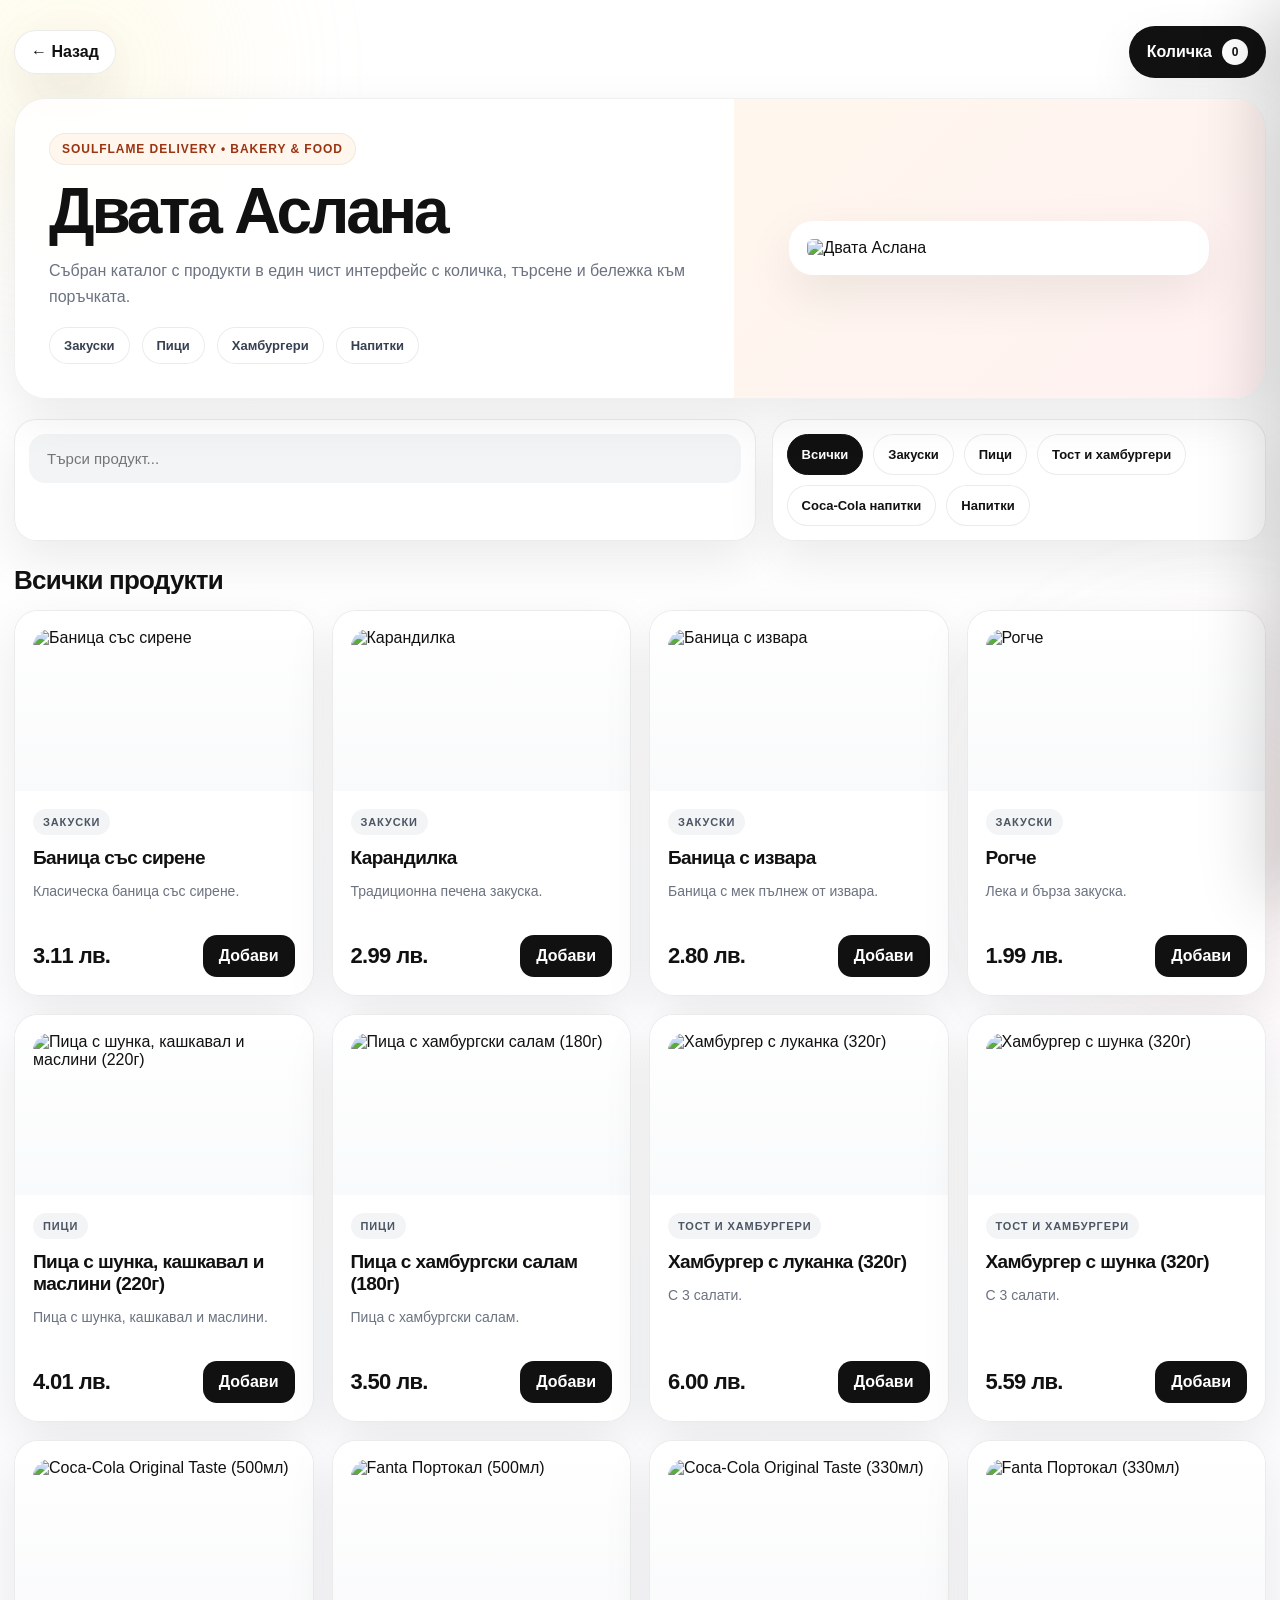
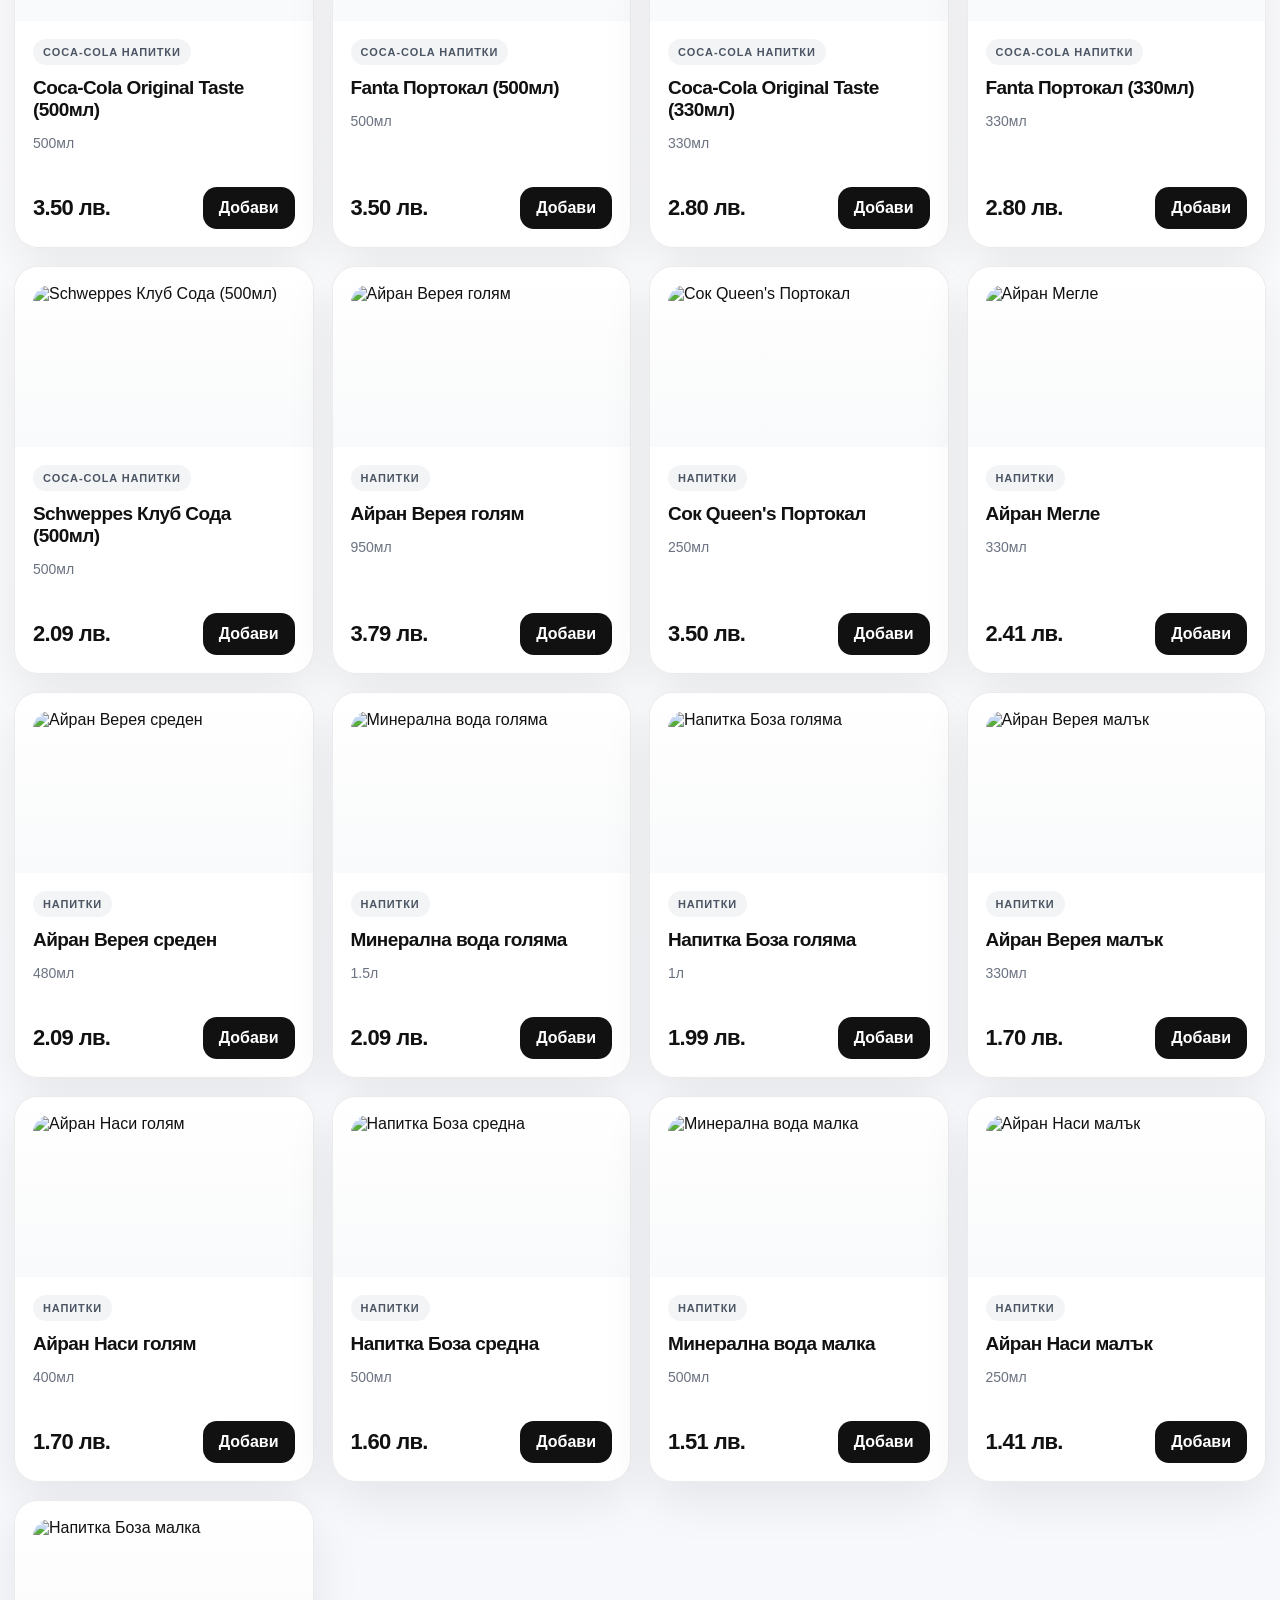
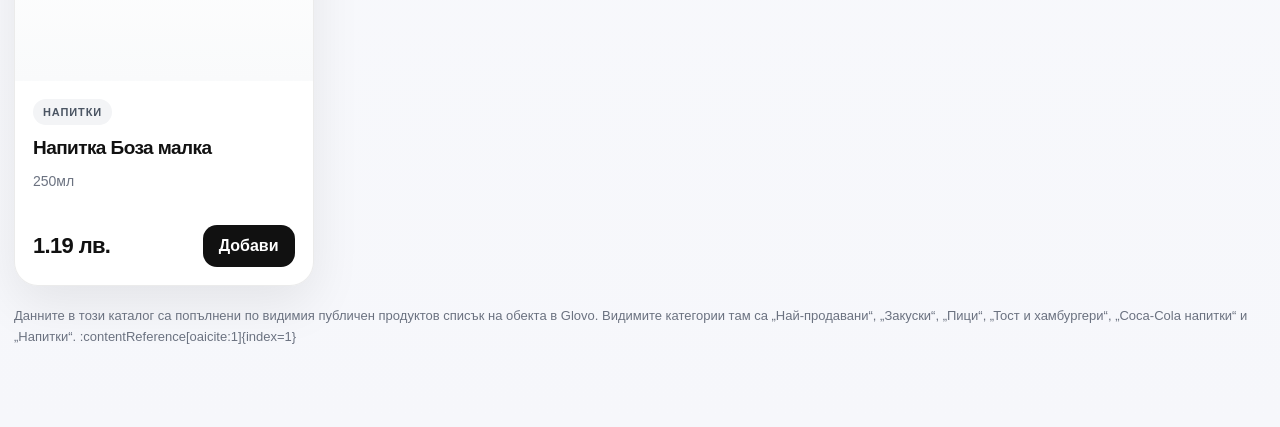
==== dvata_aslana_delivery/index.html @ e1e7645d "deploy: update SF_DOSTAVKI main index" ====
<!DOCTYPE html>
<html lang="bg">
<head>
  <meta charset="UTF-8" />
  <meta name="viewport" content="width=device-width, initial-scale=1.0" />
  <title>Двата Аслана | Soulflame Delivery</title>
  <style>
    * { box-sizing: border-box; }

    :root{
      --bg:#f7f8fb;
      --card:#ffffff;
      --text:#111111;
      --muted:#6b7280;
      --line:rgba(0,0,0,.08);
      --shadow:0 18px 50px rgba(0,0,0,.08);
      --shadow-hover:0 24px 70px rgba(0,0,0,.14);
      --radius:24px;
      --accent:#111111;
      --soft:#f3f4f6;
    }

    html,body{
      margin:0;
      padding:0;
      background:linear-gradient(180deg,#ffffff,#f6f7fb);
      color:var(--text);
      font-family:Inter, Arial, sans-serif;
      overflow-x:hidden;
    }

    body::before,
    body::after{
      content:"";
      position:fixed;
      border-radius:999px;
      filter:blur(80px);
      pointer-events:none;
      z-index:0;
      opacity:.16;
    }

    body::before{
      width:320px;
      height:320px;
      top:-90px;
      left:-90px;
      background:#fde68a;
    }

    body::after{
      width:360px;
      height:360px;
      right:-120px;
      bottom:-120px;
      background:#fecaca;
    }

    .page{
      position:relative;
      z-index:1;
      width:min(1400px, calc(100% - 28px));
      margin:0 auto;
      padding:26px 0 80px;
    }

    .topbar{
      display:flex;
      align-items:center;
      justify-content:space-between;
      gap:14px;
      margin-bottom:20px;
      flex-wrap:wrap;
    }

    .back-btn,
    .cart-btn,
    .clear-btn,
    .checkout-btn,
    .qty-btn,
    .add-btn,
    .filter-btn{
      border:none;
      cursor:pointer;
      transition:.22s ease;
      font:inherit;
    }

    .back-btn{
      display:inline-flex;
      align-items:center;
      gap:10px;
      background:var(--card);
      border:1px solid var(--line);
      border-radius:999px;
      padding:12px 16px;
      box-shadow:var(--shadow);
      color:var(--text);
      text-decoration:none;
      font-weight:700;
    }

    .back-btn:hover{ transform:translateY(-2px); }

    .cart-btn{
      display:inline-flex;
      align-items:center;
      gap:10px;
      background:#111111;
      color:#fff;
      padding:13px 18px;
      border-radius:999px;
      box-shadow:var(--shadow);
      font-weight:800;
    }

    .cart-count{
      min-width:26px;
      height:26px;
      border-radius:999px;
      background:#fff;
      color:#111;
      display:grid;
      place-items:center;
      font-size:12px;
      font-weight:900;
      padding:0 6px;
    }

    .hero{
      background:rgba(255,255,255,.84);
      border:1px solid rgba(0,0,0,.06);
      border-radius:32px;
      box-shadow:var(--shadow);
      backdrop-filter:blur(12px);
      overflow:hidden;
      margin-bottom:20px;
    }

    .hero-inner{
      display:grid;
      grid-template-columns: 1.15fr .85fr;
      gap:0;
    }

    .hero-copy{
      padding:34px;
      display:flex;
      flex-direction:column;
      justify-content:center;
      gap:16px;
    }

    .eyebrow{
      display:inline-flex;
      align-items:center;
      gap:10px;
      width:max-content;
      padding:8px 12px;
      border-radius:999px;
      background:#fff7ed;
      border:1px solid rgba(0,0,0,.06);
      color:#9a3412;
      font-size:12px;
      font-weight:900;
      letter-spacing:.08em;
      text-transform:uppercase;
    }

    .hero h1{
      margin:0;
      font-size:clamp(34px,5vw,68px);
      line-height:.95;
      letter-spacing:-.05em;
      font-weight:900;
    }

    .hero p{
      margin:0;
      color:var(--muted);
      font-size:16px;
      line-height:1.65;
      max-width:720px;
    }

    .hero-meta{
      display:flex;
      gap:12px;
      flex-wrap:wrap;
    }

    .meta-pill{
      background:#fff;
      border:1px solid var(--line);
      border-radius:999px;
      padding:10px 14px;
      font-size:13px;
      font-weight:800;
      color:#374151;
    }

    .hero-visual{
      background:linear-gradient(135deg,#fff7ed,#fff1f2);
      display:grid;
      place-items:center;
      min-height:280px;
      padding:28px;
    }

    .hero-visual img{
      width:min(100%, 420px);
      max-height:220px;
      object-fit:contain;
      border-radius:24px;
      background:#fff;
      padding:18px;
      box-shadow:0 18px 50px rgba(0,0,0,.08);
    }

    .toolbar{
      display:grid;
      grid-template-columns: 1.2fr .8fr;
      gap:16px;
      margin-bottom:18px;
    }

    .search-box,
    .filters{
      background:rgba(255,255,255,.86);
      border:1px solid var(--line);
      border-radius:22px;
      box-shadow:var(--shadow);
      padding:14px;
    }

    .search-input{
      width:100%;
      border:none;
      outline:none;
      background:var(--soft);
      border-radius:16px;
      padding:16px 18px;
      font-size:15px;
    }

    .filters{
      display:flex;
      gap:10px;
      flex-wrap:wrap;
      align-items:center;
    }

    .filter-btn{
      background:#fff;
      border:1px solid var(--line);
      color:#111;
      padding:12px 14px;
      border-radius:999px;
      font-size:13px;
      font-weight:800;
    }

    .filter-btn.active,
    .filter-btn:hover{
      background:#111;
      color:#fff;
      border-color:#111;
    }

    .section-title{
      margin:24px 0 14px;
      font-size:26px;
      font-weight:900;
      letter-spacing:-.03em;
    }

    .products-grid{
      display:grid;
      grid-template-columns:repeat(auto-fit, minmax(240px, 1fr));
      gap:18px;
    }

    .card{
      background:rgba(255,255,255,.92);
      border:1px solid var(--line);
      border-radius:24px;
      overflow:hidden;
      box-shadow:var(--shadow);
      transition:transform .22s ease, box-shadow .22s ease, border-color .22s ease;
      display:flex;
      flex-direction:column;
      min-height:100%;
    }

    .card:hover{
      transform:translateY(-6px);
      box-shadow:var(--shadow-hover);
      border-color:rgba(0,0,0,.14);
    }

    .card-media{
      height:180px;
      display:grid;
      place-items:center;
      background:linear-gradient(180deg,#fff,#f9fafb);
      padding:18px;
    }

    .card-media img{
      width:100%;
      height:100%;
      object-fit:contain;
      border-radius:18px;
    }

    .card-body{
      padding:18px;
      display:flex;
      flex-direction:column;
      gap:12px;
      flex:1;
    }

    .card-category{
      display:inline-flex;
      width:max-content;
      padding:7px 10px;
      border-radius:999px;
      background:#f3f4f6;
      color:#4b5563;
      font-size:11px;
      font-weight:900;
      text-transform:uppercase;
      letter-spacing:.08em;
    }

    .card h3{
      margin:0;
      font-size:19px;
      line-height:1.16;
      letter-spacing:-.03em;
    }

    .card-desc{
      margin:0;
      color:var(--muted);
      font-size:14px;
      line-height:1.55;
      min-height:42px;
    }

    .card-bottom{
      margin-top:auto;
      display:flex;
      align-items:center;
      justify-content:space-between;
      gap:10px;
      flex-wrap:wrap;
    }

    .price{
      font-size:22px;
      font-weight:900;
      letter-spacing:-.03em;
    }

    .add-btn{
      background:#111;
      color:#fff;
      padding:12px 16px;
      border-radius:14px;
      font-weight:800;
    }

    .add-btn:hover{
      transform:translateY(-2px);
      background:#000;
    }

    .empty-state{
      padding:28px;
      border-radius:24px;
      background:#fff;
      border:1px solid var(--line);
      color:var(--muted);
      box-shadow:var(--shadow);
      text-align:center;
      font-weight:700;
    }

    .cart-overlay{
      position:fixed;
      inset:0;
      background:rgba(15,23,42,.42);
      opacity:0;
      visibility:hidden;
      transition:.25s ease;
      z-index:50;
    }

    .cart-overlay.open{
      opacity:1;
      visibility:visible;
    }

    .cart-panel{
      position:fixed;
      top:0;
      right:0;
      height:100vh;
      width:min(460px, 100%);
      background:#fff;
      box-shadow:-20px 0 60px rgba(0,0,0,.16);
      transform:translateX(100%);
      transition:.28s ease;
      z-index:60;
      display:flex;
      flex-direction:column;
    }

    .cart-panel.open{
      transform:translateX(0);
    }

    .cart-header{
      padding:20px;
      border-bottom:1px solid var(--line);
      display:flex;
      align-items:center;
      justify-content:space-between;
      gap:12px;
    }

    .cart-header h2{
      margin:0;
      font-size:26px;
      letter-spacing:-.03em;
    }

    .close-btn{
      border:none;
      background:#f3f4f6;
      width:42px;
      height:42px;
      border-radius:999px;
      font-size:20px;
      cursor:pointer;
    }

    .cart-items{
      flex:1;
      overflow:auto;
      padding:18px;
      display:flex;
      flex-direction:column;
      gap:14px;
    }

    .cart-item{
      border:1px solid var(--line);
      border-radius:20px;
      padding:14px;
      display:grid;
      grid-template-columns:70px 1fr;
      gap:12px;
      background:#fff;
    }

    .cart-item img{
      width:70px;
      height:70px;
      object-fit:contain;
      border-radius:14px;
      background:#f9fafb;
      padding:8px;
    }

    .cart-item h4{
      margin:0 0 6px;
      font-size:16px;
      line-height:1.2;
    }

    .cart-item p{
      margin:0;
      color:var(--muted);
      font-size:13px;
    }

    .cart-row{
      display:flex;
      align-items:center;
      justify-content:space-between;
      gap:10px;
      margin-top:10px;
      flex-wrap:wrap;
    }

    .qty-wrap{
      display:inline-flex;
      align-items:center;
      gap:8px;
    }

    .qty-btn{
      width:32px;
      height:32px;
      border-radius:10px;
      background:#f3f4f6;
      font-weight:900;
    }

    .qty-value{
      min-width:24px;
      text-align:center;
      font-weight:900;
    }

    .remove-btn{
      border:none;
      background:transparent;
      color:#dc2626;
      font-weight:800;
      cursor:pointer;
      padding:0;
    }

    .cart-footer{
      border-top:1px solid var(--line);
      padding:18px;
      background:#fff;
      display:flex;
      flex-direction:column;
      gap:14px;
    }

    .note-box textarea{
      width:100%;
      min-height:90px;
      border:1px solid var(--line);
      border-radius:16px;
      padding:14px;
      resize:vertical;
      font:inherit;
      background:#fafafa;
      outline:none;
    }

    .summary{
      display:flex;
      flex-direction:column;
      gap:10px;
      padding:14px;
      border-radius:18px;
      background:#f9fafb;
      border:1px solid var(--line);
    }

    .summary-row{
      display:flex;
      align-items:center;
      justify-content:space-between;
      gap:10px;
      font-size:15px;
    }

    .summary-row.total{
      font-size:22px;
      font-weight:900;
      letter-spacing:-.03em;
      color:#111;
    }

    .cart-actions{
      display:grid;
      grid-template-columns:1fr 1fr;
      gap:10px;
    }

    .clear-btn{
      background:#f3f4f6;
      color:#111;
      border-radius:14px;
      padding:14px;
      font-weight:800;
    }

    .checkout-btn{
      background:#111;
      color:#fff;
      border-radius:14px;
      padding:14px;
      font-weight:900;
    }

    .empty-cart{
      color:var(--muted);
      text-align:center;
      padding:40px 12px;
      font-weight:700;
    }

    .footer-note{
      margin-top:20px;
      color:#6b7280;
      font-size:13px;
      line-height:1.6;
    }

    @media (max-width: 980px){
      .hero-inner,
      .toolbar{
        grid-template-columns:1fr;
      }

      .hero-visual{
        min-height:220px;
      }
    }

    @media (max-width: 640px){
      .page{
        width:min(100% - 16px, 1400px);
        padding:16px 0 70px;
      }

      .hero-copy{
        padding:22px;
      }

      .hero h1{
        font-size:40px;
      }

      .products-grid{
        grid-template-columns:1fr;
      }

      .cart-actions{
        grid-template-columns:1fr;
      }
    }
  </style>
</head>
<body>
  <div class="page">
    <div class="topbar">
      <a class="back-btn" href="../index.html">← Назад</a>
      <button class="cart-btn" id="openCartBtn" type="button">
        Количка
        <span class="cart-count" id="cartCount">0</span>
      </button>
    </div>

    <section class="hero">
      <div class="hero-inner">
        <div class="hero-copy">
          <span class="eyebrow">Soulflame Delivery • Bakery & Food</span>
          <h1>Двата Аслана</h1>
          <p>
            Събран каталог с продукти в един чист интерфейс с количка, търсене и бележка към поръчката.
          </p>
          <div class="hero-meta">
            <span class="meta-pill">Закуски</span>
            <span class="meta-pill">Пици</span>
            <span class="meta-pill">Хамбургери</span>
            <span class="meta-pill">Напитки</span>
          </div>
        </div>
        <div class="hero-visual">
          <img
            src="https://businessmedia.bg/wp-content/uploads/2019/10/dvata-aslana-logo.jpg"
            alt="Двата Аслана"
            referrerpolicy="no-referrer"
          />
        </div>
      </div>
    </section>

    <section class="toolbar">
      <div class="search-box">
        <input
          type="text"
          id="searchInput"
          class="search-input"
          placeholder="Търси продукт..."
        />
      </div>
      <div class="filters" id="filters"></div>
    </section>

    <section>
      <div class="section-title">Всички продукти</div>
      <div class="products-grid" id="productsGrid"></div>
      <div id="emptyState" class="empty-state" style="display:none;">Няма намерени продукти.</div>
      <div class="footer-note">
        Данните в този каталог са попълнени по видимия публичен продуктов списък на обекта в Glovo. Видимите категории там са
        „Най-продавани“, „Закуски“, „Пици“, „Тост и хамбургери“, „Coca-Cola напитки“ и „Напитки“. :contentReference[oaicite:1]{index=1}
      </div>
    </section>
  </div>

  <div class="cart-overlay" id="cartOverlay"></div>

  <aside class="cart-panel" id="cartPanel">
    <div class="cart-header">
      <h2>Количка</h2>
      <button class="close-btn" id="closeCartBtn" type="button">×</button>
    </div>

    <div class="cart-items" id="cartItems"></div>

    <div class="cart-footer">
      <div class="note-box">
        <textarea id="orderNote" placeholder="Допълнителна бележка към поръчката..."></textarea>
      </div>

      <div class="summary">
        <div class="summary-row">
          <span>Брой артикули</span>
          <strong id="summaryItems">0</strong>
        </div>
        <div class="summary-row total">
          <span>Общо</span>
          <strong id="summaryTotal">0.00 лв.</strong>
        </div>
      </div>

      <div class="cart-actions">
        <button class="clear-btn" id="clearCartBtn" type="button">Изчисти</button>
        <button class="checkout-btn" id="checkoutBtn" type="button">Завърши</button>
      </div>
    </div>
  </aside>

  <script>
    const STORAGE_KEY = "soulflame_cart_dvata_aslana_v1";
    const NOTE_KEY = "soulflame_cart_note_dvata_aslana_v1";

    const products = [
      {
        id: "banica-sirene",
        name: "Баница със сирене",
        category: "Закуски",
        price: 3.11,
        image: "https://images.unsplash.com/photo-1601050690597-df0568f70950?q=80&w=1200&auto=format&fit=crop",
        description: "Класическа баница със сирене."
      },
      {
        id: "karandilka",
        name: "Карандилка",
        category: "Закуски",
        price: 2.99,
        image: "https://images.unsplash.com/photo-1514326640560-7d063ef2aed5?q=80&w=1200&auto=format&fit=crop",
        description: "Традиционна печена закуска."
      },
      {
        id: "banica-izvara",
        name: "Баница с извара",
        category: "Закуски",
        price: 2.80,
        image: "https://images.unsplash.com/photo-1587241321921-91a834d6d191?q=80&w=1200&auto=format&fit=crop",
        description: "Баница с мек пълнеж от извара."
      },
      {
        id: "rogche",
        name: "Рогче",
        category: "Закуски",
        price: 1.99,
        image: "https://images.unsplash.com/photo-1509440159596-0249088772ff?q=80&w=1200&auto=format&fit=crop",
        description: "Лека и бърза закуска."
      },
      {
        id: "pizza-shunka-kashkaval-maslini",
        name: "Пица с шунка, кашкавал и маслини (220г)",
        category: "Пици",
        price: 4.01,
        image: "https://images.unsplash.com/photo-1513104890138-7c749659a591?q=80&w=1200&auto=format&fit=crop",
        description: "Пица с шунка, кашкавал и маслини."
      },
      {
        id: "pizza-hamburgski-salam",
        name: "Пица с хамбургски салам (180г)",
        category: "Пици",
        price: 3.50,
        image: "https://images.unsplash.com/photo-1548365328-9f547fb0953b?q=80&w=1200&auto=format&fit=crop",
        description: "Пица с хамбургски салам."
      },
      {
        id: "hamburger-lukanka",
        name: "Хамбургер с луканка (320г)",
        category: "Тост и хамбургери",
        price: 6.00,
        image: "https://images.unsplash.com/photo-1568901346375-23c9450c58cd?q=80&w=1200&auto=format&fit=crop",
        description: "С 3 салати."
      },
      {
        id: "hamburger-shunka",
        name: "Хамбургер с шунка (320г)",
        category: "Тост и хамбургери",
        price: 5.59,
        image: "https://images.unsplash.com/photo-1550547660-d9450f859349?q=80&w=1200&auto=format&fit=crop",
        description: "С 3 салати."
      },
      {
        id: "coca-cola-500",
        name: "Coca-Cola Original Taste (500мл)",
        category: "Coca-Cola напитки",
        price: 3.50,
        image: "https://images.unsplash.com/photo-1624517452488-04869289c4ca?q=80&w=1200&auto=format&fit=crop",
        description: "500мл"
      },
      {
        id: "fanta-500",
        name: "Fanta Портокал (500мл)",
        category: "Coca-Cola напитки",
        price: 3.50,
        image: "https://images.unsplash.com/photo-1625772452859-1c03d5bf1137?q=80&w=1200&auto=format&fit=crop",
        description: "500мл"
      },
      {
        id: "coca-cola-330",
        name: "Coca-Cola Original Taste (330мл)",
        category: "Coca-Cola напитки",
        price: 2.80,
        image: "https://images.unsplash.com/photo-1581636625402-29b2a704ef13?q=80&w=1200&auto=format&fit=crop",
        description: "330мл"
      },
      {
        id: "fanta-330",
        name: "Fanta Портокал (330мл)",
        category: "Coca-Cola напитки",
        price: 2.80,
        image: "https://images.unsplash.com/photo-1581006852262-e4307cf6283a?q=80&w=1200&auto=format&fit=crop",
        description: "330мл"
      },
      {
        id: "schweppes-soda-500",
        name: "Schweppes Клуб Сода (500мл)",
        category: "Coca-Cola напитки",
        price: 2.09,
        image: "https://images.unsplash.com/photo-1513558161293-cdaf765ed2fd?q=80&w=1200&auto=format&fit=crop",
        description: "500мл"
      },
      {
        id: "airan-vereya-golqm",
        name: "Айран Верея голям",
        category: "Напитки",
        price: 3.79,
        image: "https://images.unsplash.com/photo-1559561853-08451507cbe7?q=80&w=1200&auto=format&fit=crop",
        description: "950мл"
      },
      {
        id: "queens-portokal",
        name: "Сок Queen's Портокал",
        category: "Напитки",
        price: 3.50,
        image: "https://images.unsplash.com/photo-1600271886742-f049cd5bba3f?q=80&w=1200&auto=format&fit=crop",
        description: "250мл"
      },
      {
        id: "airan-megle",
        name: "Айран Мегле",
        category: "Напитки",
        price: 2.41,
        image: "https://images.unsplash.com/photo-1563636619-e9143da7973b?q=80&w=1200&auto=format&fit=crop",
        description: "330мл"
      },
      {
        id: "airan-vereya-sreden",
        name: "Айран Верея среден",
        category: "Напитки",
        price: 2.09,
        image: "https://images.unsplash.com/photo-1551024709-8f23befc6cf7?q=80&w=1200&auto=format&fit=crop",
        description: "480мл"
      },
      {
        id: "mineralna-voda-golqma",
        name: "Минерална вода голяма",
        category: "Напитки",
        price: 2.09,
        image: "https://images.unsplash.com/photo-1616118132534-381148898bb4?q=80&w=1200&auto=format&fit=crop",
        description: "1.5л"
      },
      {
        id: "boza-golqma",
        name: "Напитка Боза голяма",
        category: "Напитки",
        price: 1.99,
        image: "https://images.unsplash.com/photo-1543253687-c931c8e01820?q=80&w=1200&auto=format&fit=crop",
        description: "1л"
      },
      {
        id: "airan-vereya-maluk",
        name: "Айран Верея малък",
        category: "Напитки",
        price: 1.70,
        image: "https://images.unsplash.com/photo-1576186726580-a5ca4ce6a4e3?q=80&w=1200&auto=format&fit=crop",
        description: "330мл"
      },
      {
        id: "airan-nasi-golqm",
        name: "Айран Наси голям",
        category: "Напитки",
        price: 1.70,
        image: "https://images.unsplash.com/photo-1563636619-e9143da7973b?q=80&w=1200&auto=format&fit=crop",
        description: "400мл"
      },
      {
        id: "boza-sredna",
        name: "Напитка Боза средна",
        category: "Напитки",
        price: 1.60,
        image: "https://images.unsplash.com/photo-1514362545857-3bc16c4c7d1b?q=80&w=1200&auto=format&fit=crop",
        description: "500мл"
      },
      {
        id: "mineralna-voda-malka",
        name: "Минерална вода малка",
        category: "Напитки",
        price: 1.51,
        image: "https://images.unsplash.com/photo-1548839140-29a749e1cf4d?q=80&w=1200&auto=format&fit=crop",
        description: "500мл"
      },
      {
        id: "airan-nasi-maluk",
        name: "Айран Наси малък",
        category: "Напитки",
        price: 1.41,
        image: "https://images.unsplash.com/photo-1576186726580-a5ca4ce6a4e3?q=80&w=1200&auto=format&fit=crop",
        description: "250мл"
      },
      {
        id: "boza-malka",
        name: "Напитка Боза малка",
        category: "Напитки",
        price: 1.19,
        image: "https://images.unsplash.com/photo-1543253687-c931c8e01820?q=80&w=1200&auto=format&fit=crop",
        description: "250мл"
      }
    ];

    const filtersWrap = document.getElementById("filters");
    const productsGrid = document.getElementById("productsGrid");
    const emptyState = document.getElementById("emptyState");
    const searchInput = document.getElementById("searchInput");

    const cartPanel = document.getElementById("cartPanel");
    const cartOverlay = document.getElementById("cartOverlay");
    const openCartBtn = document.getElementById("openCartBtn");
    const closeCartBtn = document.getElementById("closeCartBtn");
    const cartItems = document.getElementById("cartItems");
    const cartCount = document.getElementById("cartCount");
    const summaryItems = document.getElementById("summaryItems");
    const summaryTotal = document.getElementById("summaryTotal");
    const clearCartBtn = document.getElementById("clearCartBtn");
    const checkoutBtn = document.getElementById("checkoutBtn");
    const orderNote = document.getElementById("orderNote");

    let activeCategory = "Всички";
    let cart = loadCart();

    function loadCart() {
      try {
        const raw = localStorage.getItem(STORAGE_KEY);
        return raw ? JSON.parse(raw) : [];
      } catch {
        return [];
      }
    }

    function saveCart() {
      localStorage.setItem(STORAGE_KEY, JSON.stringify(cart));
    }

    function loadNote() {
      try {
        return localStorage.getItem(NOTE_KEY) || "";
      } catch {
        return "";
      }
    }

    function saveNote() {
      localStorage.setItem(NOTE_KEY, orderNote.value || "");
    }

    function money(value) {
      return `${Number(value).toFixed(2)} лв.`;
    }

    function categories() {
      return ["Всички", ...new Set(products.map(p => p.category))];
    }

    function renderFilters() {
      filtersWrap.innerHTML = categories().map(cat => `
        <button
          type="button"
          class="filter-btn ${cat === activeCategory ? "active" : ""}"
          data-category="${escapeHtml(cat)}"
        >
          ${escapeHtml(cat)}
        </button>
      `).join("");
    }

    function escapeHtml(value) {
      return String(value)
        .replace(/&/g, "&amp;")
        .replace(/</g, "&lt;")
        .replace(/>/g, "&gt;")
        .replace(/"/g, "&quot;")
        .replace(/'/g, "&#39;");
    }

    function filteredProducts() {
      const query = searchInput.value.trim().toLowerCase();

      return products.filter(product => {
        const inCategory = activeCategory === "Всички" || product.category === activeCategory;
        const hay = `${product.name} ${product.category} ${product.description}`.toLowerCase();
        const inSearch = !query || hay.includes(query);
        return inCategory && inSearch;
      });
    }

    function renderProducts() {
      const list = filteredProducts();

      if (!list.length) {
        productsGrid.innerHTML = "";
        emptyState.style.display = "block";
        return;
      }

      emptyState.style.display = "none";

      productsGrid.innerHTML = list.map(product => `
        <article class="card">
          <div class="card-media">
            <img src="${escapeHtml(product.image)}" alt="${escapeHtml(product.name)}" loading="lazy" />
          </div>
          <div class="card-body">
            <span class="card-category">${escapeHtml(product.category)}</span>
            <h3>${escapeHtml(product.name)}</h3>
            <p class="card-desc">${escapeHtml(product.description || "")}</p>
            <div class="card-bottom">
              <div class="price">${money(product.price)}</div>
              <button class="add-btn" type="button" data-id="${escapeHtml(product.id)}">Добави</button>
            </div>
          </div>
        </article>
      `).join("");
    }

    function addToCart(id) {
      const product = products.find(p => p.id === id);
      if (!product) return;

      const existing = cart.find(item => item.id === id);
      if (existing) {
        existing.qty += 1;
      } else {
        cart.push({
          id: product.id,
          name: product.name,
          category: product.category,
          price: product.price,
          image: product.image,
          qty: 1
        });
      }

      saveCart();
      renderCart();
    }

    function changeQty(id, delta) {
      const item = cart.find(i => i.id === id);
      if (!item) return;

      item.qty += delta;
      if (item.qty <= 0) {
        cart = cart.filter(i => i.id !== id);
      }

      saveCart();
      renderCart();
    }

    function removeItem(id) {
      cart = cart.filter(i => i.id !== id);
      saveCart();
      renderCart();
    }

    function cartTotals() {
      const items = cart.reduce((sum, item) => sum + item.qty, 0);
      const total = cart.reduce((sum, item) => sum + item.price * item.qty, 0);
      return { items, total };
    }

    function renderCart() {
      const { items, total } = cartTotals();

      cartCount.textContent = items;
      summaryItems.textContent = items;
      summaryTotal.textContent = money(total);

      if (!cart.length) {
        cartItems.innerHTML = `<div class="empty-cart">Количката е празна.</div>`;
        return;
      }

      cartItems.innerHTML = cart.map(item => `
        <div class="cart-item">
          <img src="${escapeHtml(item.image)}" alt="${escapeHtml(item.name)}" />
          <div>
            <h4>${escapeHtml(item.name)}</h4>
            <p>${escapeHtml(item.category)} • ${money(item.price)}</p>
            <div class="cart-row">
              <div class="qty-wrap">
                <button class="qty-btn" type="button" data-action="minus" data-id="${escapeHtml(item.id)}">−</button>
                <span class="qty-value">${item.qty}</span>
                <button class="qty-btn" type="button" data-action="plus" data-id="${escapeHtml(item.id)}">+</button>
              </div>
              <strong>${money(item.price * item.qty)}</strong>
            </div>
            <div class="cart-row">
              <button class="remove-btn" type="button" data-action="remove" data-id="${escapeHtml(item.id)}">Премахни</button>
            </div>
          </div>
        </div>
      `).join("");
    }

    function openCart() {
      cartPanel.classList.add("open");
      cartOverlay.classList.add("open");
      document.body.style.overflow = "hidden";
    }

    function closeCart() {
      cartPanel.classList.remove("open");
      cartOverlay.classList.remove("open");
      document.body.style.overflow = "";
    }

    function clearCart() {
      cart = [];
      saveCart();
      renderCart();
    }

    function checkout() {
      if (!cart.length) {
        alert("Количката е празна.");
        return;
      }

      const { items, total } = cartTotals();
      const note = orderNote.value.trim();

      const lines = cart.map(item =>
        `• ${item.name} x${item.qty} = ${money(item.price * item.qty)}`
      ).join("\n");

      const message =
`Поръчка към Двата Аслана

${lines}

Общ брой артикули: ${items}
Обща сума: ${money(total)}

Бележка:
${note || "Няма бележка."}`;

      alert(message);
    }

    filtersWrap.addEventListener("click", (e) => {
      const btn = e.target.closest(".filter-btn");
      if (!btn) return;
      activeCategory = btn.dataset.category;
      renderFilters();
      renderProducts();
    });

    productsGrid.addEventListener("click", (e) => {
      const btn = e.target.closest(".add-btn");
      if (!btn) return;
      addToCart(btn.dataset.id);
    });

    cartItems.addEventListener("click", (e) => {
      const btn = e.target.closest("button[data-action]");
      if (!btn) return;

      const id = btn.dataset.id;
      const action = btn.dataset.action;

      if (action === "plus") changeQty(id, 1);
      if (action === "minus") changeQty(id, -1);
      if (action === "remove") removeItem(id);
    });

    searchInput.addEventListener("input", renderProducts);
    openCartBtn.addEventListener("click", openCart);
    closeCartBtn.addEventListener("click", closeCart);
    cartOverlay.addEventListener("click", closeCart);
    clearCartBtn.addEventListener("click", clearCart);
    checkoutBtn.addEventListener("click", checkout);
    orderNote.addEventListener("input", saveNote);

    orderNote.value = loadNote();

    renderFilters();
    renderProducts();
    renderCart();
  </script>
</body>
</html>
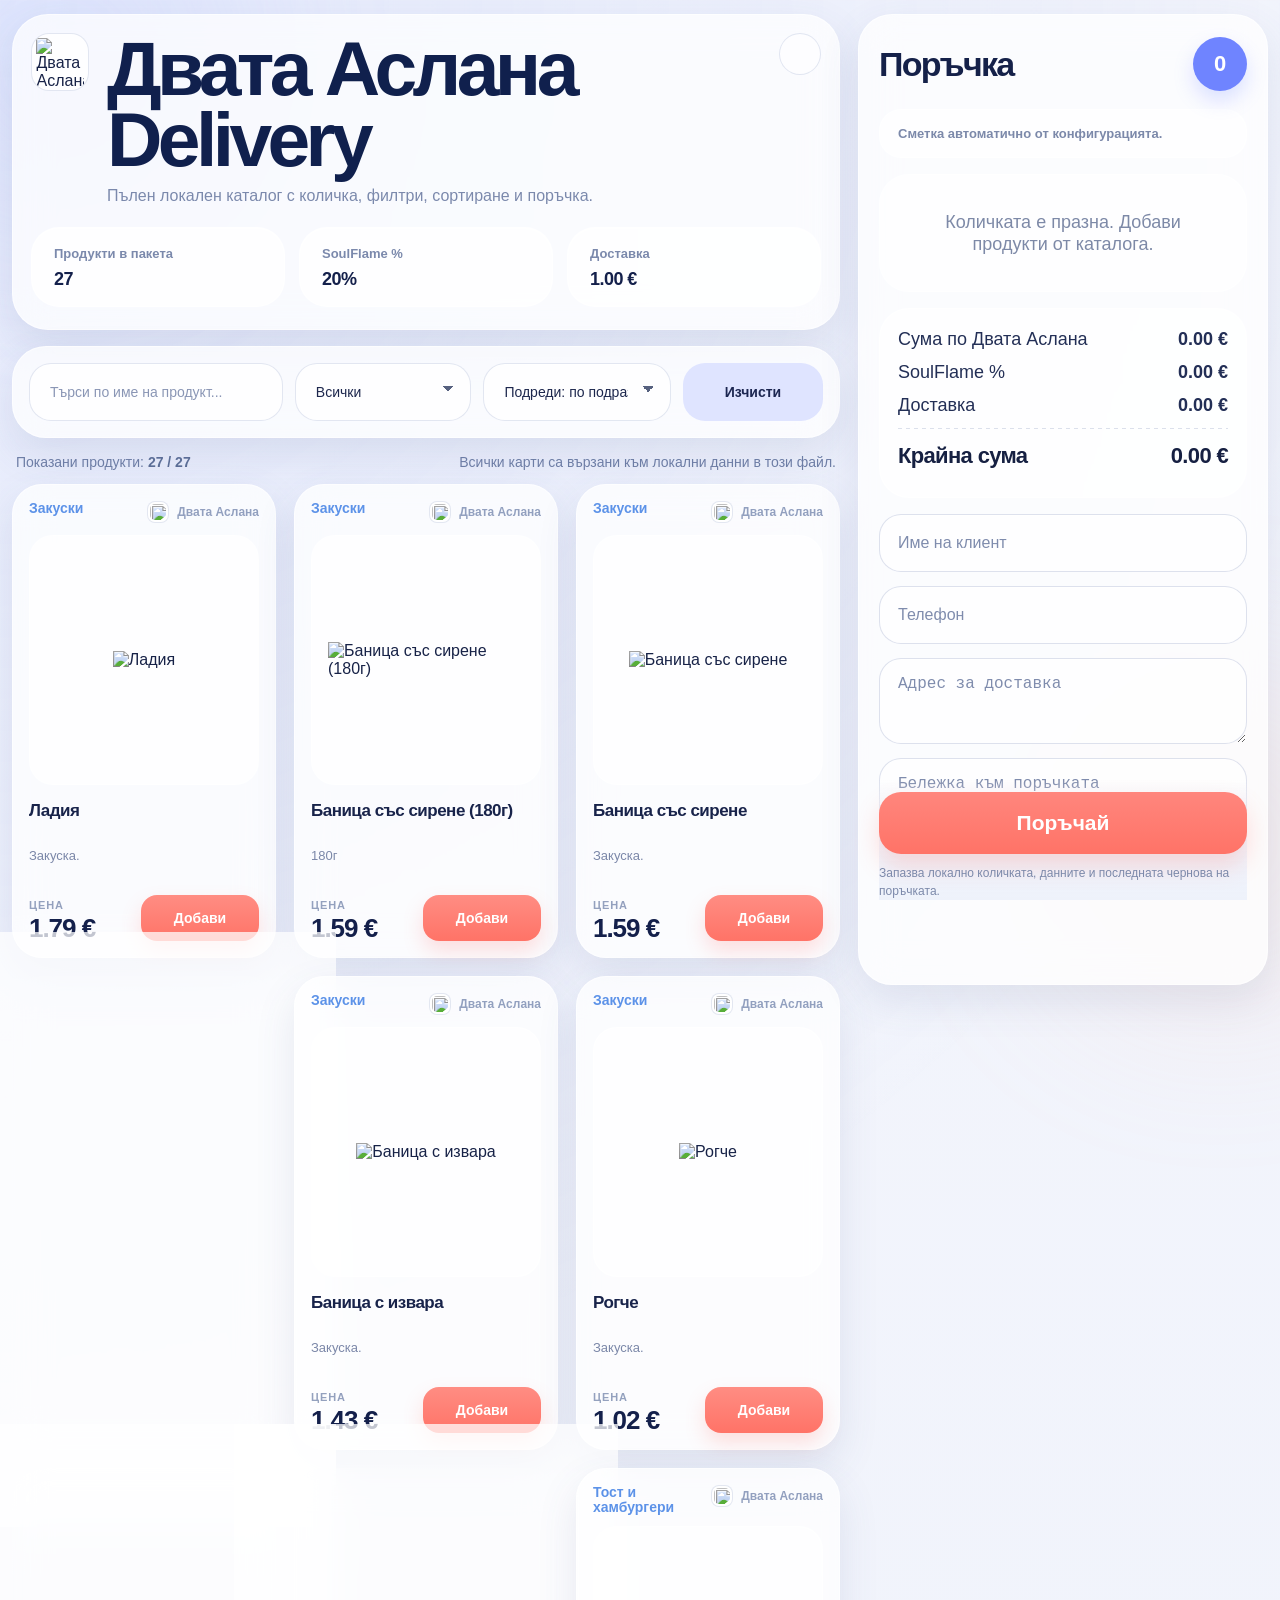
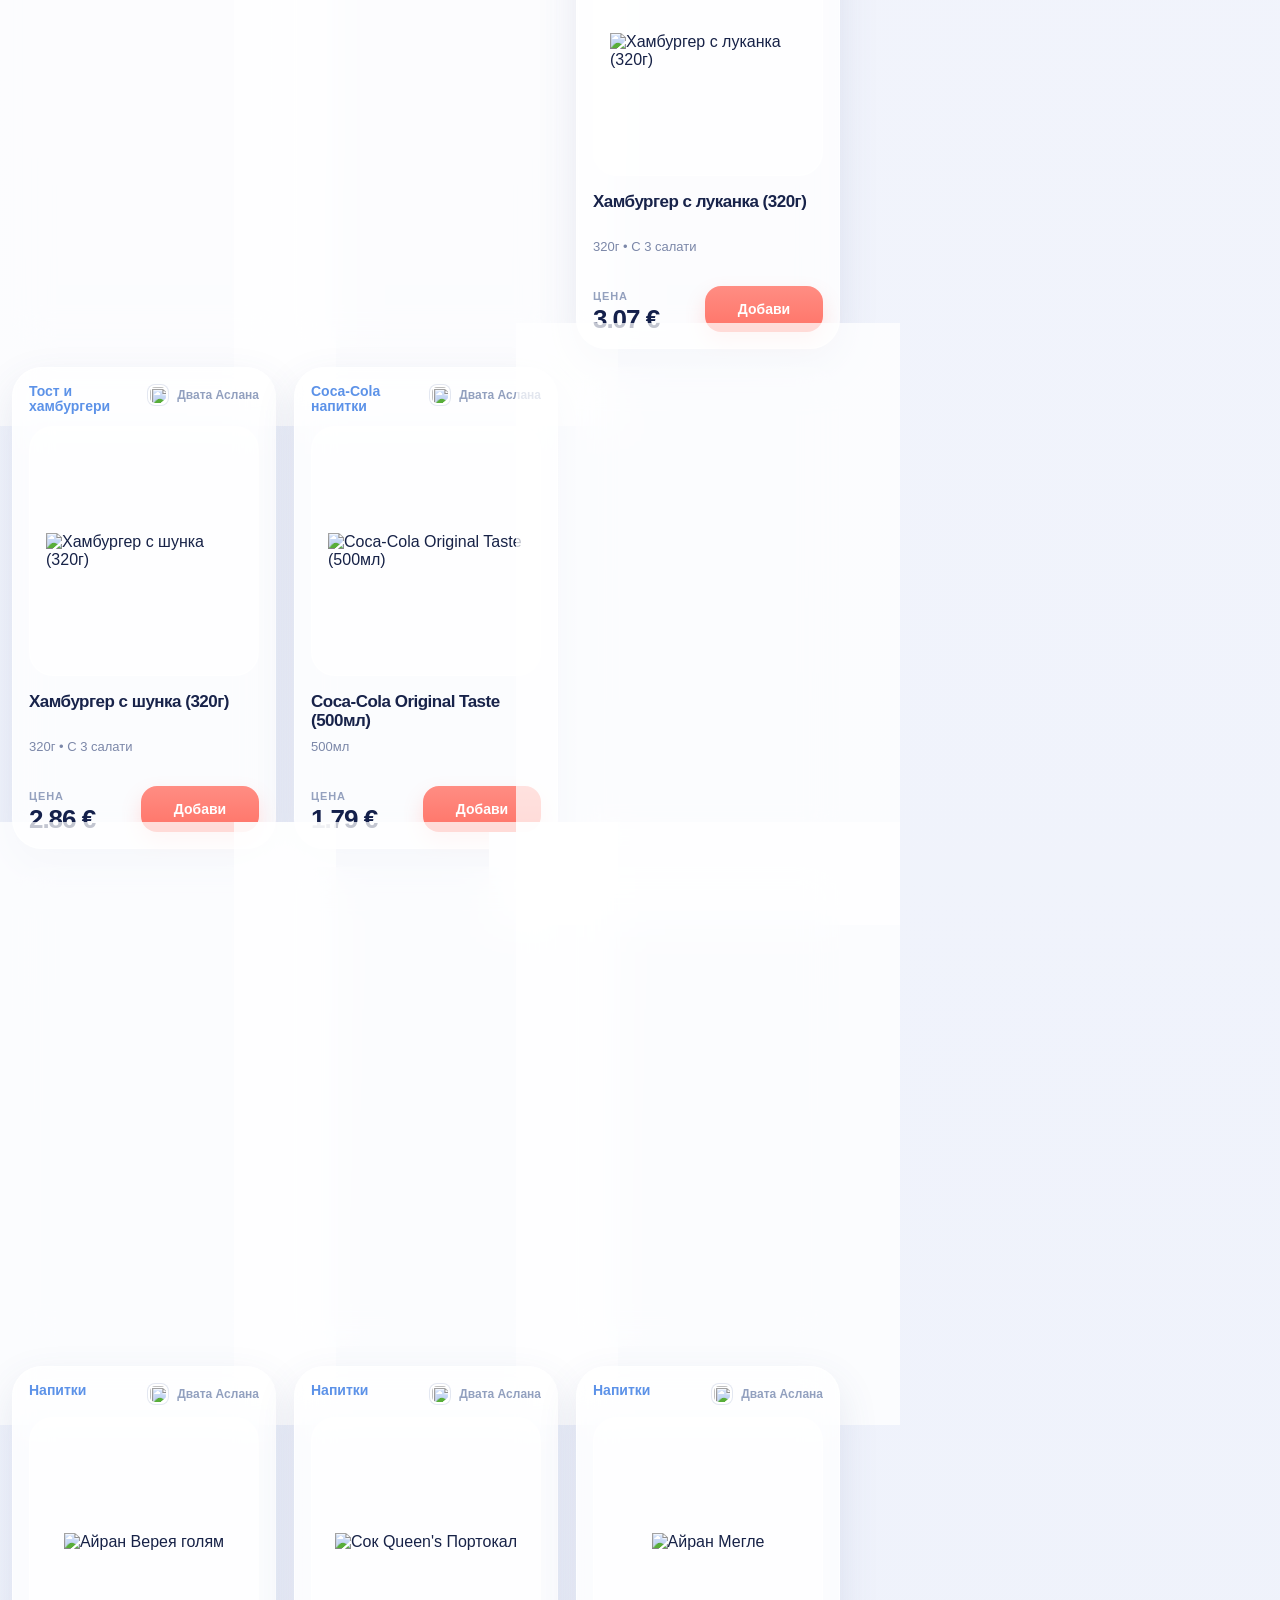
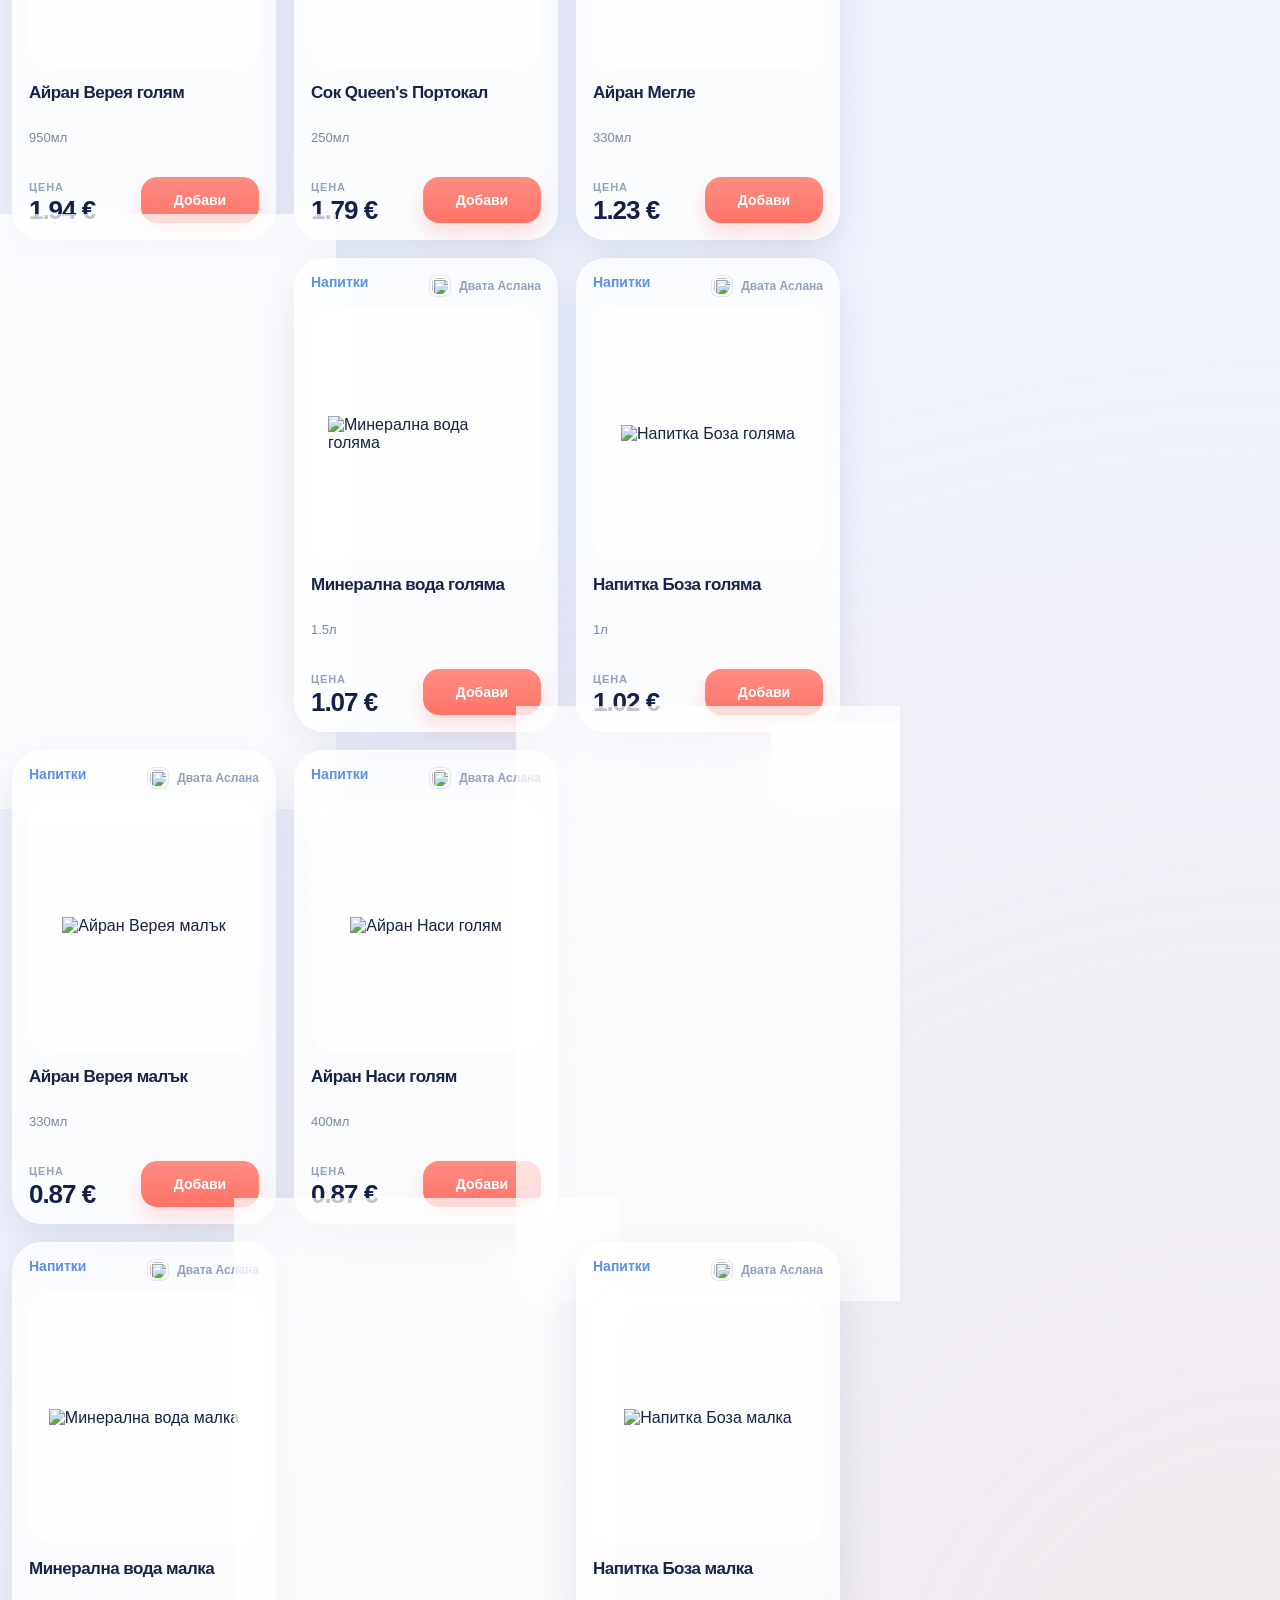
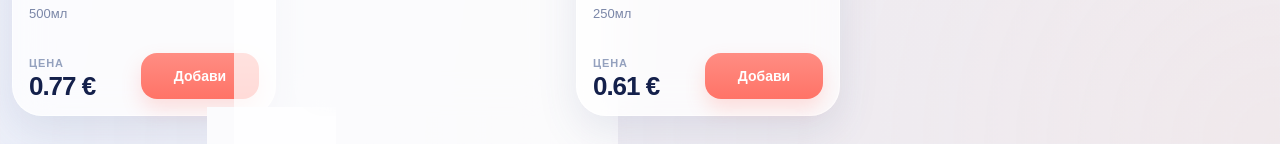
==== commit 9b52d87a: "deploy: update SF_DOSTAVKI main index" ====
--- a/dvata_aslana_delivery/index.html
+++ b/dvata_aslana_delivery/index.html
@@ -3,1006 +3,1142 @@
 <head>
   <meta charset="UTF-8" />
   <meta name="viewport" content="width=device-width, initial-scale=1.0" />
-  <title>Двата Аслана | Soulflame Delivery</title>
+  <title>Двата Аслана Delivery | Soulflame</title>
   <style>
     * { box-sizing: border-box; }
 
     :root{
-      --bg:#f7f8fb;
-      --card:#ffffff;
-      --text:#111111;
-      --muted:#6b7280;
-      --line:rgba(0,0,0,.08);
-      --shadow:0 18px 50px rgba(0,0,0,.08);
-      --shadow-hover:0 24px 70px rgba(0,0,0,.14);
-      --radius:24px;
-      --accent:#111111;
-      --soft:#f3f4f6;
-    }
-
-    html,body{
-      margin:0;
-      padding:0;
-      background:linear-gradient(180deg,#ffffff,#f6f7fb);
-      color:var(--text);
-      font-family:Inter, Arial, sans-serif;
-      overflow-x:hidden;
+      --bg: #eef2fb;
+      --bg-2: #f6f8ff;
+      --card: rgba(255,255,255,.74);
+      --card-strong: rgba(255,255,255,.88);
+      --text: #172247;
+      --muted: #7b89ac;
+      --line: rgba(130, 146, 189, .22);
+      --line-strong: rgba(130, 146, 189, .34);
+      --shadow: 0 16px 40px rgba(76, 94, 142, .12);
+      --shadow-hover: 0 22px 55px rgba(76, 94, 142, .18);
+      --accent: #6f84ff;
+      --accent-2: #ff786c;
+      --soft: #eef2ff;
+      --radius-xl: 34px;
+      --radius-lg: 28px;
+      --radius-md: 22px;
+      --radius-sm: 16px;
+    }
+
+    html, body {
+      margin: 0;
+      padding: 0;
+      min-height: 100%;
+      font-family: Inter, Arial, sans-serif;
+      color: var(--text);
+      background:
+        radial-gradient(circle at top left, rgba(158,178,255,.18), transparent 28%),
+        radial-gradient(circle at bottom right, rgba(255,196,166,.18), transparent 28%),
+        linear-gradient(180deg, #f3f5fc 0%, #edf1fb 100%);
     }
 
     body::before,
     body::after{
-      content:"";
-      position:fixed;
-      border-radius:999px;
-      filter:blur(80px);
-      pointer-events:none;
-      z-index:0;
-      opacity:.16;
+      content: "";
+      position: fixed;
+      width: 360px;
+      height: 360px;
+      border-radius: 999px;
+      filter: blur(90px);
+      opacity: .16;
+      pointer-events: none;
+      z-index: 0;
     }
 
     body::before{
-      width:320px;
-      height:320px;
-      top:-90px;
-      left:-90px;
-      background:#fde68a;
+      top: -120px;
+      left: -120px;
+      background: #b8c5ff;
     }
 
     body::after{
-      width:360px;
-      height:360px;
-      right:-120px;
-      bottom:-120px;
-      background:#fecaca;
+      right: -120px;
+      bottom: -120px;
+      background: #ffc7ad;
     }
 
     .page{
-      position:relative;
-      z-index:1;
-      width:min(1400px, calc(100% - 28px));
-      margin:0 auto;
-      padding:26px 0 80px;
-    }
-
-    .topbar{
-      display:flex;
-      align-items:center;
-      justify-content:space-between;
-      gap:14px;
-      margin-bottom:20px;
-      flex-wrap:wrap;
-    }
-
-    .back-btn,
-    .cart-btn,
-    .clear-btn,
-    .checkout-btn,
-    .qty-btn,
-    .add-btn,
-    .filter-btn{
-      border:none;
-      cursor:pointer;
-      transition:.22s ease;
-      font:inherit;
-    }
-
-    .back-btn{
-      display:inline-flex;
-      align-items:center;
-      gap:10px;
-      background:var(--card);
-      border:1px solid var(--line);
-      border-radius:999px;
-      padding:12px 16px;
-      box-shadow:var(--shadow);
-      color:var(--text);
-      text-decoration:none;
-      font-weight:700;
-    }
-
-    .back-btn:hover{ transform:translateY(-2px); }
-
-    .cart-btn{
-      display:inline-flex;
-      align-items:center;
-      gap:10px;
-      background:#111111;
-      color:#fff;
-      padding:13px 18px;
-      border-radius:999px;
-      box-shadow:var(--shadow);
-      font-weight:800;
-    }
-
-    .cart-count{
-      min-width:26px;
-      height:26px;
-      border-radius:999px;
-      background:#fff;
-      color:#111;
-      display:grid;
-      place-items:center;
-      font-size:12px;
-      font-weight:900;
-      padding:0 6px;
+      position: relative;
+      z-index: 1;
+      width: min(1820px, calc(100% - 24px));
+      margin: 0 auto;
+      padding: 14px 0 28px;
+    }
+
+    .layout{
+      display: grid;
+      grid-template-columns: minmax(0, 1fr) 410px;
+      gap: 18px;
+      align-items: start;
+    }
+
+    .glass{
+      background: var(--card);
+      backdrop-filter: blur(18px);
+      -webkit-backdrop-filter: blur(18px);
+      border: 1px solid rgba(255,255,255,.58);
+      box-shadow: var(--shadow);
     }
 
     .hero{
-      background:rgba(255,255,255,.84);
-      border:1px solid rgba(0,0,0,.06);
-      border-radius:32px;
-      box-shadow:var(--shadow);
-      backdrop-filter:blur(12px);
-      overflow:hidden;
-      margin-bottom:20px;
-    }
-
-    .hero-inner{
-      display:grid;
-      grid-template-columns: 1.15fr .85fr;
-      gap:0;
-    }
-
-    .hero-copy{
-      padding:34px;
-      display:flex;
-      flex-direction:column;
-      justify-content:center;
-      gap:16px;
-    }
-
-    .eyebrow{
-      display:inline-flex;
-      align-items:center;
-      gap:10px;
-      width:max-content;
-      padding:8px 12px;
-      border-radius:999px;
-      background:#fff7ed;
-      border:1px solid rgba(0,0,0,.06);
-      color:#9a3412;
-      font-size:12px;
-      font-weight:900;
-      letter-spacing:.08em;
-      text-transform:uppercase;
-    }
-
-    .hero h1{
-      margin:0;
-      font-size:clamp(34px,5vw,68px);
-      line-height:.95;
-      letter-spacing:-.05em;
-      font-weight:900;
-    }
-
-    .hero p{
-      margin:0;
-      color:var(--muted);
-      font-size:16px;
-      line-height:1.65;
-      max-width:720px;
-    }
-
-    .hero-meta{
-      display:flex;
-      gap:12px;
-      flex-wrap:wrap;
-    }
-
-    .meta-pill{
-      background:#fff;
-      border:1px solid var(--line);
-      border-radius:999px;
-      padding:10px 14px;
-      font-size:13px;
-      font-weight:800;
-      color:#374151;
-    }
-
-    .hero-visual{
-      background:linear-gradient(135deg,#fff7ed,#fff1f2);
-      display:grid;
-      place-items:center;
-      min-height:280px;
-      padding:28px;
-    }
-
-    .hero-visual img{
-      width:min(100%, 420px);
-      max-height:220px;
-      object-fit:contain;
-      border-radius:24px;
-      background:#fff;
-      padding:18px;
-      box-shadow:0 18px 50px rgba(0,0,0,.08);
+      border-radius: 36px;
+      padding: 18px 18px 22px;
+      overflow: hidden;
+    }
+
+    .hero-top{
+      display: flex;
+      align-items: flex-start;
+      justify-content: space-between;
+      gap: 16px;
+      margin-bottom: 18px;
+    }
+
+    .brand-row{
+      display: flex;
+      align-items: flex-start;
+      gap: 18px;
+      min-width: 0;
+    }
+
+    .logo-box{
+      width: 58px;
+      height: 58px;
+      border-radius: 18px;
+      background: rgba(255,255,255,.82);
+      border: 1px solid var(--line);
+      display: grid;
+      place-items: center;
+      overflow: hidden;
+      flex-shrink: 0;
+    }
+
+    .logo-box img{
+      width: 84%;
+      height: 84%;
+      object-fit: contain;
+      display: block;
+    }
+
+    .hero-title{
+      margin: 0;
+      font-size: clamp(40px, 6vw, 86px);
+      line-height: .92;
+      letter-spacing: -.06em;
+      font-weight: 900;
+      color: #10204d;
+    }
+
+    .hero-sub{
+      margin: 10px 0 0;
+      color: var(--muted);
+      font-size: 16px;
+      line-height: 1.55;
+      max-width: 820px;
+    }
+
+    .hero-dot{
+      width: 42px;
+      height: 42px;
+      border-radius: 999px;
+      border: 1px solid var(--line);
+      background: rgba(255,255,255,.45);
+      flex-shrink: 0;
+    }
+
+    .stats{
+      display: grid;
+      grid-template-columns: repeat(3, minmax(0, 1fr));
+      gap: 14px;
+    }
+
+    .stat{
+      border-radius: 28px;
+      padding: 18px 22px 16px;
+      background: rgba(255,255,255,.78);
+      border: 1px solid rgba(255,255,255,.6);
+      box-shadow: inset 0 1px 0 rgba(255,255,255,.55);
+    }
+
+    .stat-label{
+      color: var(--muted);
+      font-size: 13px;
+      margin-bottom: 8px;
+      font-weight: 600;
+    }
+
+    .stat-value{
+      font-size: 18px;
+      font-weight: 900;
+      color: #14204b;
+      letter-spacing: -.03em;
     }
 
     .toolbar{
-      display:grid;
-      grid-template-columns: 1.2fr .8fr;
-      gap:16px;
-      margin-bottom:18px;
-    }
-
-    .search-box,
-    .filters{
-      background:rgba(255,255,255,.86);
-      border:1px solid var(--line);
-      border-radius:22px;
-      box-shadow:var(--shadow);
-      padding:14px;
-    }
-
-    .search-input{
-      width:100%;
-      border:none;
-      outline:none;
-      background:var(--soft);
-      border-radius:16px;
-      padding:16px 18px;
-      font-size:15px;
-    }
-
-    .filters{
-      display:flex;
-      gap:10px;
-      flex-wrap:wrap;
-      align-items:center;
-    }
-
-    .filter-btn{
-      background:#fff;
-      border:1px solid var(--line);
-      color:#111;
-      padding:12px 14px;
-      border-radius:999px;
-      font-size:13px;
-      font-weight:800;
-    }
-
-    .filter-btn.active,
-    .filter-btn:hover{
-      background:#111;
-      color:#fff;
-      border-color:#111;
-    }
-
-    .section-title{
-      margin:24px 0 14px;
-      font-size:26px;
-      font-weight:900;
-      letter-spacing:-.03em;
+      margin-top: 16px;
+      border-radius: 34px;
+      padding: 16px;
+    }
+
+    .toolbar-grid{
+      display: grid;
+      grid-template-columns: 1.15fr .8fr .85fr 140px;
+      gap: 12px;
+    }
+
+    .control{
+      width: 100%;
+      height: 58px;
+      border-radius: 22px;
+      border: 1px solid var(--line);
+      background: rgba(255,255,255,.74);
+      color: #1d274d;
+      font-size: 14px;
+      padding: 0 20px;
+      outline: none;
+      box-shadow: inset 0 1px 0 rgba(255,255,255,.45);
+    }
+
+    .control::placeholder{
+      color: #8a96b5;
+    }
+
+    select.control{
+      appearance: none;
+      background-image:
+        linear-gradient(45deg, transparent 50%, #56617f 50%),
+        linear-gradient(135deg, #56617f 50%, transparent 50%);
+      background-position:
+        calc(100% - 22px) calc(50% - 3px),
+        calc(100% - 16px) calc(50% - 3px);
+      background-size: 6px 6px, 6px 6px;
+      background-repeat: no-repeat;
+      padding-right: 42px;
+    }
+
+    .clear-btn{
+      height: 58px;
+      border: none;
+      border-radius: 22px;
+      background: #dfe4ff;
+      color: #1c2651;
+      font-size: 14px;
+      font-weight: 900;
+      cursor: pointer;
+      transition: .22s ease;
+    }
+
+    .clear-btn:hover{
+      transform: translateY(-1px);
+      background: #d3dbff;
+    }
+
+    .meta-row{
+      display: flex;
+      align-items: center;
+      justify-content: space-between;
+      gap: 16px;
+      margin: 16px 4px 14px;
+      color: #6f7fa7;
+      font-size: 14px;
+    }
+
+    .meta-row strong{
+      color: #5d6f98;
     }
 
     .products-grid{
-      display:grid;
-      grid-template-columns:repeat(auto-fit, minmax(240px, 1fr));
-      gap:18px;
-    }
-
-    .card{
-      background:rgba(255,255,255,.92);
-      border:1px solid var(--line);
-      border-radius:24px;
-      overflow:hidden;
-      box-shadow:var(--shadow);
-      transition:transform .22s ease, box-shadow .22s ease, border-color .22s ease;
-      display:flex;
-      flex-direction:column;
-      min-height:100%;
-    }
-
-    .card:hover{
-      transform:translateY(-6px);
-      box-shadow:var(--shadow-hover);
-      border-color:rgba(0,0,0,.14);
-    }
-
-    .card-media{
-      height:180px;
-      display:grid;
-      place-items:center;
-      background:linear-gradient(180deg,#fff,#f9fafb);
-      padding:18px;
-    }
-
-    .card-media img{
-      width:100%;
-      height:100%;
-      object-fit:contain;
-      border-radius:18px;
-    }
-
-    .card-body{
-      padding:18px;
-      display:flex;
-      flex-direction:column;
-      gap:12px;
-      flex:1;
-    }
-
-    .card-category{
-      display:inline-flex;
-      width:max-content;
-      padding:7px 10px;
-      border-radius:999px;
-      background:#f3f4f6;
-      color:#4b5563;
-      font-size:11px;
-      font-weight:900;
-      text-transform:uppercase;
-      letter-spacing:.08em;
-    }
-
-    .card h3{
-      margin:0;
-      font-size:19px;
-      line-height:1.16;
-      letter-spacing:-.03em;
-    }
-
-    .card-desc{
-      margin:0;
-      color:var(--muted);
-      font-size:14px;
-      line-height:1.55;
-      min-height:42px;
-    }
-
-    .card-bottom{
-      margin-top:auto;
-      display:flex;
-      align-items:center;
-      justify-content:space-between;
-      gap:10px;
-      flex-wrap:wrap;
-    }
-
-    .price{
-      font-size:22px;
-      font-weight:900;
-      letter-spacing:-.03em;
+      display: grid;
+      grid-template-columns: repeat(4, minmax(0, 1fr));
+      gap: 18px;
+    }
+
+    .product-card{
+      border-radius: 30px;
+      padding: 16px;
+      min-height: 456px;
+      display: flex;
+      flex-direction: column;
+      transition: transform .22s ease, box-shadow .22s ease, border-color .22s ease;
+    }
+
+    .product-card:hover{
+      transform: translateY(-4px);
+      box-shadow: var(--shadow-hover);
+    }
+
+    .product-top{
+      display: flex;
+      justify-content: space-between;
+      align-items: flex-start;
+      gap: 12px;
+      margin-bottom: 12px;
+    }
+
+    .cat-label{
+      color: #5c92e8;
+      font-size: 14px;
+      font-weight: 900;
+      line-height: 1.05;
+      max-width: 130px;
+      word-break: break-word;
+    }
+
+    .store-mini{
+      display: flex;
+      align-items: center;
+      gap: 8px;
+      color: #92a0bf;
+      font-size: 12px;
+      font-weight: 700;
+      white-space: nowrap;
+    }
+
+    .store-mini img{
+      width: 22px;
+      height: 22px;
+      object-fit: contain;
+      border-radius: 8px;
+      background: #fff;
+      border: 1px solid var(--line);
+      padding: 2px;
+    }
+
+    .product-media{
+      height: 250px;
+      border-radius: 24px;
+      background: rgba(255,255,255,.68);
+      border: 1px solid rgba(255,255,255,.52);
+      display: grid;
+      place-items: center;
+      padding: 16px;
+      overflow: hidden;
+      margin-bottom: 16px;
+    }
+
+    .product-media img{
+      max-width: 100%;
+      max-height: 100%;
+      object-fit: contain;
+      display: block;
+      transition: transform .25s ease;
+    }
+
+    .product-card:hover .product-media img{
+      transform: scale(1.04);
+    }
+
+    .product-name{
+      margin: 0 0 6px;
+      font-size: 17px;
+      line-height: 1.15;
+      letter-spacing: -.03em;
+      font-weight: 900;
+      color: #18234a;
+      min-height: 40px;
+    }
+
+    .product-desc{
+      margin: 0 0 12px;
+      color: #7b87a8;
+      font-size: 13px;
+      line-height: 1.45;
+      min-height: 36px;
+    }
+
+    .product-bottom{
+      margin-top: auto;
+      display: flex;
+      align-items: end;
+      justify-content: space-between;
+      gap: 12px;
+    }
+
+    .price-wrap{
+      display: flex;
+      flex-direction: column;
+      gap: 4px;
+    }
+
+    .price-label{
+      font-size: 11px;
+      color: #94a1be;
+      font-weight: 700;
+      text-transform: uppercase;
+      letter-spacing: .08em;
+    }
+
+    .product-price{
+      font-size: 26px;
+      line-height: 1;
+      font-weight: 900;
+      letter-spacing: -.04em;
+      color: #14204b;
     }
 
     .add-btn{
-      background:#111;
-      color:#fff;
-      padding:12px 16px;
-      border-radius:14px;
-      font-weight:800;
+      min-width: 118px;
+      height: 46px;
+      border: none;
+      border-radius: 16px;
+      background: linear-gradient(180deg, #ff8d83, #ff7367);
+      color: #fff;
+      font-size: 14px;
+      font-weight: 900;
+      cursor: pointer;
+      box-shadow: 0 10px 20px rgba(255,115,103,.22);
+      transition: .22s ease;
     }
 
     .add-btn:hover{
-      transform:translateY(-2px);
-      background:#000;
+      transform: translateY(-2px);
+      filter: brightness(1.02);
     }
 
     .empty-state{
-      padding:28px;
-      border-radius:24px;
-      background:#fff;
-      border:1px solid var(--line);
-      color:var(--muted);
-      box-shadow:var(--shadow);
-      text-align:center;
-      font-weight:700;
-    }
-
-    .cart-overlay{
-      position:fixed;
-      inset:0;
-      background:rgba(15,23,42,.42);
-      opacity:0;
-      visibility:hidden;
-      transition:.25s ease;
-      z-index:50;
-    }
-
-    .cart-overlay.open{
-      opacity:1;
-      visibility:visible;
-    }
-
-    .cart-panel{
-      position:fixed;
-      top:0;
-      right:0;
-      height:100vh;
-      width:min(460px, 100%);
-      background:#fff;
-      box-shadow:-20px 0 60px rgba(0,0,0,.16);
-      transform:translateX(100%);
-      transition:.28s ease;
-      z-index:60;
-      display:flex;
-      flex-direction:column;
-    }
-
-    .cart-panel.open{
-      transform:translateX(0);
-    }
-
-    .cart-header{
-      padding:20px;
-      border-bottom:1px solid var(--line);
-      display:flex;
-      align-items:center;
-      justify-content:space-between;
-      gap:12px;
-    }
-
-    .cart-header h2{
-      margin:0;
-      font-size:26px;
-      letter-spacing:-.03em;
-    }
-
-    .close-btn{
-      border:none;
-      background:#f3f4f6;
-      width:42px;
-      height:42px;
-      border-radius:999px;
-      font-size:20px;
-      cursor:pointer;
+      border-radius: 30px;
+      padding: 28px;
+      text-align: center;
+      color: #7b87a8;
+      font-size: 16px;
+      font-weight: 700;
+    }
+
+    .sidebar{
+      position: sticky;
+      top: 14px;
+    }
+
+    .order-box{
+      border-radius: 34px;
+      padding: 22px 20px 18px;
+    }
+
+    .order-head{
+      display: flex;
+      align-items: center;
+      justify-content: space-between;
+      gap: 12px;
+      margin-bottom: 18px;
+    }
+
+    .order-head h2{
+      margin: 0;
+      font-size: 34px;
+      line-height: 1;
+      letter-spacing: -.05em;
+      font-weight: 900;
+      color: #152149;
+    }
+
+    .bubble{
+      width: 54px;
+      height: 54px;
+      border-radius: 999px;
+      background: #6f84ff;
+      color: #fff;
+      display: grid;
+      place-items: center;
+      font-size: 22px;
+      font-weight: 900;
+      box-shadow: 0 10px 20px rgba(111,132,255,.24);
+      flex-shrink: 0;
+    }
+
+    .hint{
+      border-radius: 22px;
+      padding: 16px 18px;
+      color: #7c89aa;
+      font-size: 13px;
+      font-weight: 700;
+      margin-bottom: 16px;
+      background: rgba(255,255,255,.68);
+      border: 1px solid rgba(255,255,255,.5);
     }
 
     .cart-items{
-      flex:1;
-      overflow:auto;
-      padding:18px;
-      display:flex;
-      flex-direction:column;
-      gap:14px;
+      border-radius: 30px;
+      min-height: 118px;
+      padding: 16px;
+      background: rgba(255,255,255,.62);
+      border: 1px solid rgba(255,255,255,.48);
+      margin-bottom: 16px;
+      display: flex;
+      flex-direction: column;
+      gap: 12px;
+    }
+
+    .cart-empty{
+      margin: auto;
+      text-align: center;
+      color: #7d89a7;
+      font-size: 18px;
+      line-height: 1.25;
+      font-weight: 500;
+      max-width: 260px;
     }
 
     .cart-item{
-      border:1px solid var(--line);
-      border-radius:20px;
-      padding:14px;
-      display:grid;
-      grid-template-columns:70px 1fr;
-      gap:12px;
-      background:#fff;
+      display: grid;
+      grid-template-columns: 70px 1fr;
+      gap: 14px;
+      align-items: start;
+      padding-bottom: 12px;
+      border-bottom: 1px dashed rgba(128,144,184,.26);
+    }
+
+    .cart-item:last-child{
+      border-bottom: none;
+      padding-bottom: 0;
     }
 
     .cart-item img{
-      width:70px;
-      height:70px;
-      object-fit:contain;
-      border-radius:14px;
-      background:#f9fafb;
-      padding:8px;
-    }
-
-    .cart-item h4{
-      margin:0 0 6px;
-      font-size:16px;
-      line-height:1.2;
-    }
-
-    .cart-item p{
-      margin:0;
-      color:var(--muted);
-      font-size:13px;
-    }
-
-    .cart-row{
-      display:flex;
-      align-items:center;
-      justify-content:space-between;
-      gap:10px;
-      margin-top:10px;
-      flex-wrap:wrap;
-    }
-
-    .qty-wrap{
-      display:inline-flex;
-      align-items:center;
-      gap:8px;
+      width: 70px;
+      height: 70px;
+      object-fit: contain;
+      border-radius: 16px;
+      background: #fff;
+      border: 1px solid var(--line);
+      padding: 6px;
+    }
+
+    .cart-item-name{
+      margin: 0 0 6px;
+      font-size: 15px;
+      line-height: 1.2;
+      font-weight: 900;
+      color: #172248;
+    }
+
+    .cart-item-meta{
+      display: flex;
+      align-items: center;
+      justify-content: space-between;
+      gap: 8px;
+      color: #7e89a9;
+      font-size: 13px;
+      margin-bottom: 8px;
+    }
+
+    .cart-controls{
+      display: flex;
+      align-items: center;
+      justify-content: space-between;
+      gap: 8px;
+      flex-wrap: wrap;
+    }
+
+    .qty-box{
+      display: inline-flex;
+      align-items: center;
+      gap: 10px;
     }
 
     .qty-btn{
-      width:32px;
-      height:32px;
-      border-radius:10px;
-      background:#f3f4f6;
-      font-weight:900;
+      width: 34px;
+      height: 34px;
+      border: none;
+      border-radius: 12px;
+      background: #edf1ff;
+      color: #162042;
+      font-size: 18px;
+      font-weight: 900;
+      cursor: pointer;
     }
 
     .qty-value{
-      min-width:24px;
-      text-align:center;
-      font-weight:900;
+      min-width: 22px;
+      text-align: center;
+      font-size: 15px;
+      font-weight: 900;
+      color: #152149;
     }
 
     .remove-btn{
-      border:none;
-      background:transparent;
-      color:#dc2626;
-      font-weight:800;
-      cursor:pointer;
-      padding:0;
-    }
-
-    .cart-footer{
-      border-top:1px solid var(--line);
-      padding:18px;
-      background:#fff;
-      display:flex;
-      flex-direction:column;
-      gap:14px;
-    }
-
-    .note-box textarea{
-      width:100%;
-      min-height:90px;
-      border:1px solid var(--line);
-      border-radius:16px;
-      padding:14px;
-      resize:vertical;
-      font:inherit;
-      background:#fafafa;
-      outline:none;
-    }
-
-    .summary{
-      display:flex;
-      flex-direction:column;
-      gap:10px;
-      padding:14px;
-      border-radius:18px;
-      background:#f9fafb;
-      border:1px solid var(--line);
-    }
-
-    .summary-row{
-      display:flex;
-      align-items:center;
-      justify-content:space-between;
-      gap:10px;
-      font-size:15px;
-    }
-
-    .summary-row.total{
-      font-size:22px;
-      font-weight:900;
-      letter-spacing:-.03em;
-      color:#111;
-    }
-
-    .cart-actions{
-      display:grid;
-      grid-template-columns:1fr 1fr;
-      gap:10px;
-    }
-
-    .clear-btn{
-      background:#f3f4f6;
-      color:#111;
-      border-radius:14px;
-      padding:14px;
-      font-weight:800;
-    }
-
-    .checkout-btn{
-      background:#111;
-      color:#fff;
-      border-radius:14px;
-      padding:14px;
-      font-weight:900;
-    }
-
-    .empty-cart{
-      color:var(--muted);
-      text-align:center;
-      padding:40px 12px;
-      font-weight:700;
-    }
-
-    .footer-note{
-      margin-top:20px;
-      color:#6b7280;
-      font-size:13px;
-      line-height:1.6;
-    }
-
-    @media (max-width: 980px){
-      .hero-inner,
-      .toolbar{
-        grid-template-columns:1fr;
-      }
-
-      .hero-visual{
-        min-height:220px;
-      }
-    }
-
-    @media (max-width: 640px){
+      border: none;
+      background: transparent;
+      color: #ff6d62;
+      font-size: 13px;
+      font-weight: 900;
+      cursor: pointer;
+      padding: 0;
+    }
+
+    .summary-box{
+      border-radius: 30px;
+      padding: 20px 18px 16px;
+      background: rgba(255,255,255,.72);
+      border: 1px solid rgba(255,255,255,.5);
+      margin-bottom: 16px;
+    }
+
+    .sum-row{
+      display: flex;
+      align-items: center;
+      justify-content: space-between;
+      gap: 10px;
+      font-size: 18px;
+      color: #232f56;
+      margin-bottom: 12px;
+    }
+
+    .sum-row span:last-child,
+    .sum-row strong:last-child{
+      font-weight: 900;
+    }
+
+    .sum-divider{
+      height: 1px;
+      background: repeating-linear-gradient(
+        to right,
+        rgba(128,144,184,.28),
+        rgba(128,144,184,.28) 4px,
+        transparent 4px,
+        transparent 8px
+      );
+      margin: 12px 0 14px;
+    }
+
+    .sum-total{
+      font-size: 22px;
+      font-weight: 900;
+      color: #162042;
+      letter-spacing: -.03em;
+    }
+
+    .form{
+      display: flex;
+      flex-direction: column;
+      gap: 14px;
+    }
+
+    .form-input,
+    .form-textarea{
+      width: 100%;
+      border-radius: 22px;
+      border: 1px solid rgba(128,144,184,.26);
+      background: rgba(255,255,255,.62);
+      color: #1d274d;
+      outline: none;
+      font-size: 16px;
+      padding: 0 18px;
+      box-shadow: inset 0 1px 0 rgba(255,255,255,.44);
+    }
+
+    .form-input{
+      height: 58px;
+    }
+
+    .form-textarea{
+      min-height: 86px;
+      resize: vertical;
+      padding-top: 16px;
+      padding-bottom: 16px;
+    }
+
+    .form-input::placeholder,
+    .form-textarea::placeholder{
+      color: #7f8cad;
+    }
+
+    .order-actions{
+      position: sticky;
+      bottom: 0;
+      background: linear-gradient(180deg, rgba(238,242,251,0), rgba(238,242,251,.92) 35%, rgba(238,242,251,.98) 100%);
+      padding-top: 12px;
+      margin-top: 2px;
+    }
+
+    .send-btn{
+      width: 100%;
+      height: 62px;
+      border: none;
+      border-radius: 22px;
+      background: linear-gradient(180deg, #ff867d, #ff7367);
+      color: #fff;
+      font-size: 21px;
+      font-weight: 900;
+      cursor: pointer;
+      box-shadow: 0 12px 24px rgba(255,115,103,.24);
+      transition: .22s ease;
+    }
+
+    .send-btn:hover{
+      transform: translateY(-2px);
+      filter: brightness(1.02);
+    }
+
+    .small-note{
+      margin-top: 10px;
+      color: #7c89aa;
+      font-size: 12px;
+      line-height: 1.5;
+    }
+
+    @media (max-width: 1500px){
+      .products-grid{
+        grid-template-columns: repeat(3, minmax(0, 1fr));
+      }
+    }
+
+    @media (max-width: 1180px){
+      .layout{
+        grid-template-columns: 1fr;
+      }
+
+      .sidebar{
+        position: static;
+      }
+
+      .products-grid{
+        grid-template-columns: repeat(2, minmax(0, 1fr));
+      }
+
+      .toolbar-grid{
+        grid-template-columns: 1fr 1fr;
+      }
+    }
+
+    @media (max-width: 760px){
       .page{
-        width:min(100% - 16px, 1400px);
-        padding:16px 0 70px;
-      }
-
-      .hero-copy{
-        padding:22px;
-      }
-
-      .hero h1{
-        font-size:40px;
+        width: min(100% - 14px, 1820px);
+      }
+
+      .hero-title{
+        font-size: 38px;
+      }
+
+      .hero-top{
+        flex-direction: column;
+      }
+
+      .stats{
+        grid-template-columns: 1fr;
+      }
+
+      .toolbar-grid{
+        grid-template-columns: 1fr;
       }
 
       .products-grid{
-        grid-template-columns:1fr;
-      }
-
-      .cart-actions{
-        grid-template-columns:1fr;
+        grid-template-columns: 1fr;
+      }
+
+      .order-head h2{
+        font-size: 28px;
+      }
+
+      .meta-row{
+        flex-direction: column;
+        align-items: flex-start;
+      }
+
+      .order-actions{
+        padding-bottom: 4px;
       }
     }
   </style>
 </head>
 <body>
   <div class="page">
-    <div class="topbar">
-      <a class="back-btn" href="../index.html">← Назад</a>
-      <button class="cart-btn" id="openCartBtn" type="button">
-        Количка
-        <span class="cart-count" id="cartCount">0</span>
-      </button>
+    <div class="layout">
+      <main>
+        <section class="hero glass">
+          <div class="hero-top">
+            <div class="brand-row">
+              <div class="logo-box">
+                <img src="https://businessmedia.bg/wp-content/uploads/2019/10/dvata-aslana-logo.jpg" alt="Двата Аслана">
+              </div>
+              <div>
+                <h1 class="hero-title">Двата Аслана Delivery</h1>
+                <p class="hero-sub">Пълен локален каталог с количка, филтри, сортиране и поръчка.</p>
+              </div>
+            </div>
+            <div class="hero-dot"></div>
+          </div>
+
+          <div class="stats">
+            <div class="stat">
+              <div class="stat-label">Продукти в пакета</div>
+              <div class="stat-value" id="statProducts">0</div>
+            </div>
+            <div class="stat">
+              <div class="stat-label">SoulFlame %</div>
+              <div class="stat-value" id="statMarkup">20%</div>
+            </div>
+            <div class="stat">
+              <div class="stat-label">Доставка</div>
+              <div class="stat-value" id="statDelivery">1.00 €</div>
+            </div>
+          </div>
+        </section>
+
+        <section class="toolbar glass">
+          <div class="toolbar-grid">
+            <input id="searchInput" class="control" type="text" placeholder="Търси по име на продукт...">
+            <select id="categorySelect" class="control"></select>
+            <select id="sortSelect" class="control">
+              <option value="default">Подреди: по подразбиране</option>
+              <option value="price-desc">Подреди: най-голяма цена</option>
+              <option value="price-asc">Подреди: най-ниска цена</option>
+              <option value="name-asc">Подреди: A-Я</option>
+              <option value="name-desc">Подреди: Я-A</option>
+            </select>
+            <button id="clearFiltersBtn" class="clear-btn" type="button">Изчисти</button>
+          </div>
+        </section>
+
+        <div class="meta-row">
+          <div>Показани продукти: <strong id="shownCount">0 / 0</strong></div>
+          <div>Всички карти са вързани към локални данни в този файл.</div>
+        </div>
+
+        <section id="productsGrid" class="products-grid"></section>
+        <div id="emptyState" class="empty-state glass" style="display:none;">Няма намерени продукти.</div>
+      </main>
+
+      <aside class="sidebar">
+        <section class="order-box glass">
+          <div class="order-head">
+            <h2>Поръчка</h2>
+            <div class="bubble" id="cartCountBubble">0</div>
+          </div>
+
+          <div class="hint">Сметка автоматично от конфигурацията.</div>
+
+          <div id="cartItems" class="cart-items">
+            <div class="cart-empty">Количката е празна. Добави продукти от каталога.</div>
+          </div>
+
+          <div class="summary-box">
+            <div class="sum-row">
+              <span>Сума по Двата Аслана</span>
+              <span id="storeSubtotal">0.00 €</span>
+            </div>
+            <div class="sum-row">
+              <span>SoulFlame %</span>
+              <span id="markupValue">0.00 €</span>
+            </div>
+            <div class="sum-row">
+              <span>Доставка</span>
+              <span id="deliveryValue">0.00 €</span>
+            </div>
+            <div class="sum-divider"></div>
+            <div class="sum-row sum-total">
+              <strong>Крайна сума</strong>
+              <strong id="grandTotal">0.00 €</strong>
+            </div>
+          </div>
+
+          <div class="form">
+            <input id="customerName" class="form-input" type="text" placeholder="Име на клиент">
+            <input id="customerPhone" class="form-input" type="text" placeholder="Телефон">
+            <textarea id="customerAddress" class="form-textarea" placeholder="Адрес за доставка"></textarea>
+            <textarea id="customerNote" class="form-textarea" placeholder="Бележка към поръчката"></textarea>
+          </div>
+
+          <div class="order-actions">
+            <button id="sendOrderBtn" class="send-btn" type="button">Поръчай</button>
+            <div class="small-note">Запазва локално количката, данните и последната чернова на поръчката.</div>
+          </div>
+        </section>
+      </aside>
     </div>
-
-    <section class="hero">
-      <div class="hero-inner">
-        <div class="hero-copy">
-          <span class="eyebrow">Soulflame Delivery • Bakery & Food</span>
-          <h1>Двата Аслана</h1>
-          <p>
-            Събран каталог с продукти в един чист интерфейс с количка, търсене и бележка към поръчката.
-          </p>
-          <div class="hero-meta">
-            <span class="meta-pill">Закуски</span>
-            <span class="meta-pill">Пици</span>
-            <span class="meta-pill">Хамбургери</span>
-            <span class="meta-pill">Напитки</span>
-          </div>
-        </div>
-        <div class="hero-visual">
-          <img
-            src="https://businessmedia.bg/wp-content/uploads/2019/10/dvata-aslana-logo.jpg"
-            alt="Двата Аслана"
-            referrerpolicy="no-referrer"
-          />
-        </div>
-      </div>
-    </section>
-
-    <section class="toolbar">
-      <div class="search-box">
-        <input
-          type="text"
-          id="searchInput"
-          class="search-input"
-          placeholder="Търси продукт..."
-        />
-      </div>
-      <div class="filters" id="filters"></div>
-    </section>
-
-    <section>
-      <div class="section-title">Всички продукти</div>
-      <div class="products-grid" id="productsGrid"></div>
-      <div id="emptyState" class="empty-state" style="display:none;">Няма намерени продукти.</div>
-      <div class="footer-note">
-        Данните в този каталог са попълнени по видимия публичен продуктов списък на обекта в Glovo. Видимите категории там са
-        „Най-продавани“, „Закуски“, „Пици“, „Тост и хамбургери“, „Coca-Cola напитки“ и „Напитки“. :contentReference[oaicite:1]{index=1}
-      </div>
-    </section>
   </div>
 
-  <div class="cart-overlay" id="cartOverlay"></div>
-
-  <aside class="cart-panel" id="cartPanel">
-    <div class="cart-header">
-      <h2>Количка</h2>
-      <button class="close-btn" id="closeCartBtn" type="button">×</button>
-    </div>
-
-    <div class="cart-items" id="cartItems"></div>
-
-    <div class="cart-footer">
-      <div class="note-box">
-        <textarea id="orderNote" placeholder="Допълнителна бележка към поръчката..."></textarea>
-      </div>
-
-      <div class="summary">
-        <div class="summary-row">
-          <span>Брой артикули</span>
-          <strong id="summaryItems">0</strong>
-        </div>
-        <div class="summary-row total">
-          <span>Общо</span>
-          <strong id="summaryTotal">0.00 лв.</strong>
-        </div>
-      </div>
-
-      <div class="cart-actions">
-        <button class="clear-btn" id="clearCartBtn" type="button">Изчисти</button>
-        <button class="checkout-btn" id="checkoutBtn" type="button">Завърши</button>
-      </div>
-    </div>
-  </aside>
-
   <script>
-    const STORAGE_KEY = "soulflame_cart_dvata_aslana_v1";
-    const NOTE_KEY = "soulflame_cart_note_dvata_aslana_v1";
-
-    const products = [
-      {
-        id: "banica-sirene",
+    const CONFIG = {
+      storeName: "Двата Аслана",
+      markupPercent: 20,
+      deliveryFee: 1,
+      currency: "€"
+    };
+
+    const PRODUCTS = [
+      {
+        id: "ladiya",
+        name: "Ладия",
+        category: "Закуски",
+        price: 1.79,
+        image: "https://glovo.dhmedia.io/image/customer-assets-glovo/store/productFallback.svg?t=W3sicmVzaXplIjp7Im1vZGUiOiJmaXQiLCJ3aWR0aCI6MzIwLCJoZWlnaHQiOjMyMH19XQ%3D%3D",
+        description: "Закуска."
+      },
+      {
+        id: "banitsa-sirene-180",
+        name: "Баница със сирене (180г)",
+        category: "Закуски",
+        price: 1.59,
+        image: "https://glovo.dhmedia.io/image/menus-glovo/products/924b5f993b22fdd7ed82ba0fb6bd6a15803546f2e98cf92fe21c112831e8bfe7?t=W3sicmVzaXplIjp7Im1vZGUiOiJmaXQiLCJ3aWR0aCI6MzIwLCJoZWlnaHQiOjMyMH19XQ%3D%3D",
+        description: "180г"
+      },
+      {
+        id: "banitsa-sirene",
         name: "Баница със сирене",
         category: "Закуски",
-        price: 3.11,
-        image: "https://images.unsplash.com/photo-1601050690597-df0568f70950?q=80&w=1200&auto=format&fit=crop",
-        description: "Класическа баница със сирене."
+        price: 1.59,
+        image: "https://glovo.dhmedia.io/image/menus-glovo/products/924b5f993b22fdd7ed82ba0fb6bd6a15803546f2e98cf92fe21c112831e8bfe7?t=W3sicmVzaXplIjp7Im1vZGUiOiJmaXQiLCJ3aWR0aCI6MzIwLCJoZWlnaHQiOjMyMH19XQ%3D%3D",
+        description: "Закуска."
       },
       {
         id: "karandilka",
         name: "Карандилка",
         category: "Закуски",
-        price: 2.99,
-        image: "https://images.unsplash.com/photo-1514326640560-7d063ef2aed5?q=80&w=1200&auto=format&fit=crop",
-        description: "Традиционна печена закуска."
-      },
-      {
-        id: "banica-izvara",
+        price: 1.53,
+        image: "https://glovo.dhmedia.io/image/menus-glovo/products/e5eb05fd2cf843a6253acdc3c77a1cb7ae1c9acb2f2ccf60f855a1c6394dea82?t=W3sicmVzaXplIjp7Im1vZGUiOiJmaXQiLCJ3aWR0aCI6MzIwLCJoZWlnaHQiOjMyMH19XQ%3D%3D",
+        description: "Закуска."
+      },
+      {
+        id: "banitsa-izvara",
         name: "Баница с извара",
         category: "Закуски",
-        price: 2.80,
-        image: "https://images.unsplash.com/photo-1587241321921-91a834d6d191?q=80&w=1200&auto=format&fit=crop",
-        description: "Баница с мек пълнеж от извара."
+        price: 1.43,
+        image: "https://glovo.dhmedia.io/image/menus-glovo/products/924b5f993b22fdd7ed82ba0fb6bd6a15803546f2e98cf92fe21c112831e8bfe7?t=W3sicmVzaXplIjp7Im1vZGUiOiJmaXQiLCJ3aWR0aCI6MzIwLCJoZWlnaHQiOjMyMH19XQ%3D%3D",
+        description: "Закуска."
       },
       {
         id: "rogche",
         name: "Рогче",
         category: "Закуски",
-        price: 1.99,
-        image: "https://images.unsplash.com/photo-1509440159596-0249088772ff?q=80&w=1200&auto=format&fit=crop",
-        description: "Лека и бърза закуска."
+        price: 1.02,
+        image: "https://glovo.dhmedia.io/image/menus-glovo/products/008be3f7a6d1c736b0098a5aa297700ceb13a8e2f6fb65df953b2f22b6d3dcf3?t=W3sicmVzaXplIjp7Im1vZGUiOiJmaXQiLCJ3aWR0aCI6MzIwLCJoZWlnaHQiOjMyMH19XQ%3D%3D",
+        description: "Закуска."
       },
       {
         id: "pizza-shunka-kashkaval-maslini",
         name: "Пица с шунка, кашкавал и маслини (220г)",
         category: "Пици",
-        price: 4.01,
-        image: "https://images.unsplash.com/photo-1513104890138-7c749659a591?q=80&w=1200&auto=format&fit=crop",
-        description: "Пица с шунка, кашкавал и маслини."
+        price: 2.05,
+        image: "https://glovo.dhmedia.io/image/menus-glovo/products/042cd859115c7ddddff7cce26c02d72cb20d88546f856565d75637528f20553f?t=W3sicmVzaXplIjp7Im1vZGUiOiJmaXQiLCJ3aWR0aCI6MzIwLCJoZWlnaHQiOjMyMH19XQ%3D%3D",
+        description: "220г"
       },
       {
         id: "pizza-hamburgski-salam",
         name: "Пица с хамбургски салам (180г)",
         category: "Пици",
-        price: 3.50,
-        image: "https://images.unsplash.com/photo-1548365328-9f547fb0953b?q=80&w=1200&auto=format&fit=crop",
-        description: "Пица с хамбургски салам."
+        price: 1.79,
+        image: "https://glovo.dhmedia.io/image/menus-glovo/products/9049463492ececcdbe85698fb8941b29a43ba420a6c6eed32279fa7a9c98598b?t=W3sicmVzaXplIjp7Im1vZGUiOiJmaXQiLCJ3aWR0aCI6MzIwLCJoZWlnaHQiOjMyMH19XQ%3D%3D",
+        description: "180г"
       },
       {
         id: "hamburger-lukanka",
         name: "Хамбургер с луканка (320г)",
         category: "Тост и хамбургери",
-        price: 6.00,
-        image: "https://images.unsplash.com/photo-1568901346375-23c9450c58cd?q=80&w=1200&auto=format&fit=crop",
-        description: "С 3 салати."
+        price: 3.07,
+        image: "https://glovo.dhmedia.io/image/menus-glovo/products/82d30209c9407ce026e0ff89460f30ab08f6165c9c13cc2158b2e208b6ba3341?t=W3sicmVzaXplIjp7Im1vZGUiOiJmaXQiLCJ3aWR0aCI6MzIwLCJoZWlnaHQiOjMyMH19XQ%3D%3D",
+        description: "320г • С 3 салати"
       },
       {
         id: "hamburger-shunka",
         name: "Хамбургер с шунка (320г)",
         category: "Тост и хамбургери",
-        price: 5.59,
-        image: "https://images.unsplash.com/photo-1550547660-d9450f859349?q=80&w=1200&auto=format&fit=crop",
-        description: "С 3 салати."
+        price: 2.86,
+        image: "https://glovo.dhmedia.io/image/menus-glovo/products/8796118f94c50172600734ab5197188c9e9cffe5c18d2a2604d09bc05ac686b3?t=W3sicmVzaXplIjp7Im1vZGUiOiJmaXQiLCJ3aWR0aCI6MzIwLCJoZWlnaHQiOjMyMH19XQ%3D%3D",
+        description: "320г • С 3 салати"
       },
       {
         id: "coca-cola-500",
         name: "Coca-Cola Original Taste (500мл)",
         category: "Coca-Cola напитки",
-        price: 3.50,
-        image: "https://images.unsplash.com/photo-1624517452488-04869289c4ca?q=80&w=1200&auto=format&fit=crop",
+        price: 1.79,
+        image: "https://glovo.dhmedia.io/image/menus-glovo/products/4909cdcc50f01c1e11b2062b2aba6abc6ef2b5fb0db74c8d9e76abe2e3ae7096?t=W3sicmVzaXplIjp7Im1vZGUiOiJmaXQiLCJ3aWR0aCI6MzIwLCJoZWlnaHQiOjMyMH19XQ%3D%3D",
         description: "500мл"
       },
       {
         id: "fanta-500",
         name: "Fanta Портокал (500мл)",
         category: "Coca-Cola напитки",
-        price: 3.50,
-        image: "https://images.unsplash.com/photo-1625772452859-1c03d5bf1137?q=80&w=1200&auto=format&fit=crop",
+        price: 1.79,
+        image: "https://glovo.dhmedia.io/image/menus-glovo/products/ba438611e4c1bb91dab79ce73374a5b7f51d4ad412a7ca31bfbe95fcdc61fb42?t=W3sicmVzaXplIjp7Im1vZGUiOiJmaXQiLCJ3aWR0aCI6MzIwLCJoZWlnaHQiOjMyMH19XQ%3D%3D",
         description: "500мл"
       },
       {
         id: "coca-cola-330",
         name: "Coca-Cola Original Taste (330мл)",
         category: "Coca-Cola напитки",
-        price: 2.80,
-        image: "https://images.unsplash.com/photo-1581636625402-29b2a704ef13?q=80&w=1200&auto=format&fit=crop",
+        price: 1.43,
+        image: "https://glovo.dhmedia.io/image/menus-glovo/products/bad34da6ce672f1f1305a9aac9d682bc516e165787fbf2e75fa9852907cfd4e3?t=W3sicmVzaXplIjp7Im1vZGUiOiJmaXQiLCJ3aWR0aCI6MzIwLCJoZWlnaHQiOjMyMH19XQ%3D%3D",
         description: "330мл"
       },
       {
         id: "fanta-330",
         name: "Fanta Портокал (330мл)",
         category: "Coca-Cola напитки",
-        price: 2.80,
-        image: "https://images.unsplash.com/photo-1581006852262-e4307cf6283a?q=80&w=1200&auto=format&fit=crop",
+        price: 1.43,
+        image: "https://glovo.dhmedia.io/image/menus-glovo/products/5eda53efdbbfea9618f331e3aee8cea25bcc83916657ba2800668daca965e8fd?t=W3sicmVzaXplIjp7Im1vZGUiOiJmaXQiLCJ3aWR0aCI6MzIwLCJoZWlnaHQiOjMyMH19XQ%3D%3D",
         description: "330мл"
       },
       {
-        id: "schweppes-soda-500",
+        id: "schweppes-500",
         name: "Schweppes Клуб Сода (500мл)",
         category: "Coca-Cola напитки",
-        price: 2.09,
-        image: "https://images.unsplash.com/photo-1513558161293-cdaf765ed2fd?q=80&w=1200&auto=format&fit=crop",
+        price: 1.07,
+        image: "https://glovo.dhmedia.io/image/menus-glovo/products/af058464fd0f723f7c89f764a680b89592b9a308a15ebb3d2ea9417e876aaab7?t=W3sicmVzaXplIjp7Im1vZGUiOiJmaXQiLCJ3aWR0aCI6MzIwLCJoZWlnaHQiOjMyMH19XQ%3D%3D",
         description: "500мл"
       },
       {
-        id: "airan-vereya-golqm",
+        id: "airan-vereya-large",
         name: "Айран Верея голям",
         category: "Напитки",
-        price: 3.79,
-        image: "https://images.unsplash.com/photo-1559561853-08451507cbe7?q=80&w=1200&auto=format&fit=crop",
+        price: 1.94,
+        image: "https://glovo.dhmedia.io/image/menus-glovo/products/7d6f95a20623e216f14fe18c2a07e51eba2a6d36d4801aa6be0fd547d08ae90c?t=W3sicmVzaXplIjp7Im1vZGUiOiJmaXQiLCJ3aWR0aCI6MzIwLCJoZWlnaHQiOjMyMH19XQ%3D%3D",
         description: "950мл"
       },
       {
-        id: "queens-portokal",
+        id: "queens-orange",
         name: "Сок Queen's Портокал",
         category: "Напитки",
-        price: 3.50,
-        image: "https://images.unsplash.com/photo-1600271886742-f049cd5bba3f?q=80&w=1200&auto=format&fit=crop",
+        price: 1.79,
+        image: "https://glovo.dhmedia.io/image/menus-glovo/products/28d57c939622baacb5460a988dd250ba7e256525a8500f27459bcadd36cba828?t=W3sicmVzaXplIjp7Im1vZGUiOiJmaXQiLCJ3aWR0aCI6MzIwLCJoZWlnaHQiOjMyMH19XQ%3D%3D",
         description: "250мл"
       },
       {
         id: "airan-megle",
         name: "Айран Мегле",
         category: "Напитки",
-        price: 2.41,
-        image: "https://images.unsplash.com/photo-1563636619-e9143da7973b?q=80&w=1200&auto=format&fit=crop",
+        price: 1.23,
+        image: "https://glovo.dhmedia.io/image/menus-glovo/products/85fd84e6c249525b7f0ca0ba05dd2efbbda68668f2587e5cdba1d3b0f227d604?t=W3sicmVzaXplIjp7Im1vZGUiOiJmaXQiLCJ3aWR0aCI6MzIwLCJoZWlnaHQiOjMyMH19XQ%3D%3D",
         description: "330мл"
       },
       {
-        id: "airan-vereya-sreden",
+        id: "airan-vereya-medium",
         name: "Айран Верея среден",
         category: "Напитки",
-        price: 2.09,
-        image: "https://images.unsplash.com/photo-1551024709-8f23befc6cf7?q=80&w=1200&auto=format&fit=crop",
+        price: 1.07,
+        image: "https://glovo.dhmedia.io/image/menus-glovo/products/650a2999d189ec3dca559374514903e65156e4382d2fef32e04cefdb657e73ba?t=W3sicmVzaXplIjp7Im1vZGUiOiJmaXQiLCJ3aWR0aCI6MzIwLCJoZWlnaHQiOjMyMH19XQ%3D%3D",
         description: "480мл"
       },
       {
-        id: "mineralna-voda-golqma",
+        id: "mineral-water-large",
         name: "Минерална вода голяма",
         category: "Напитки",
-        price: 2.09,
-        image: "https://images.unsplash.com/photo-1616118132534-381148898bb4?q=80&w=1200&auto=format&fit=crop",
+        price: 1.07,
+        image: "https://glovo.dhmedia.io/image/menus-glovo/products/3061a0101cc9b418b8afe3ea6a8b18f3a99aababb8c0e14bede5cd364a3176f5?t=W3sicmVzaXplIjp7Im1vZGUiOiJmaXQiLCJ3aWR0aCI6MzIwLCJoZWlnaHQiOjMyMH19XQ%3D%3D",
         description: "1.5л"
       },
       {
-        id: "boza-golqma",
+        id: "boza-large",
         name: "Напитка Боза голяма",
         category: "Напитки",
-        price: 1.99,
-        image: "https://images.unsplash.com/photo-1543253687-c931c8e01820?q=80&w=1200&auto=format&fit=crop",
+        price: 1.02,
+        image: "https://glovo.dhmedia.io/image/menus-glovo/products/74f6a77c5baaacfc73772ce7cfb6cb03146dd684e448232b87d0e5589831f038?t=W3sicmVzaXplIjp7Im1vZGUiOiJmaXQiLCJ3aWR0aCI6MzIwLCJoZWlnaHQiOjMyMH19XQ%3D%3D",
         description: "1л"
       },
       {
-        id: "airan-vereya-maluk",
+        id: "airan-vereya-small",
         name: "Айран Верея малък",
         category: "Напитки",
-        price: 1.70,
-        image: "https://images.unsplash.com/photo-1576186726580-a5ca4ce6a4e3?q=80&w=1200&auto=format&fit=crop",
+        price: 0.87,
+        image: "https://glovo.dhmedia.io/image/menus-glovo/products/052988955e3cfedcda9da1accde1d442d58c31df60587db1536090efcad92cb8?t=W3sicmVzaXplIjp7Im1vZGUiOiJmaXQiLCJ3aWR0aCI6MzIwLCJoZWlnaHQiOjMyMH19XQ%3D%3D",
         description: "330мл"
       },
       {
-        id: "airan-nasi-golqm",
+        id: "airan-nasi-large",
         name: "Айран Наси голям",
         category: "Напитки",
-        price: 1.70,
-        image: "https://images.unsplash.com/photo-1563636619-e9143da7973b?q=80&w=1200&auto=format&fit=crop",
+        price: 0.87,
+        image: "https://glovo.dhmedia.io/image/menus-glovo/products/04df217e33f1ae42db9fa32298ca5af363bf93aee1ef48ebb069a925fac43033?t=W3sicmVzaXplIjp7Im1vZGUiOiJmaXQiLCJ3aWR0aCI6MzIwLCJoZWlnaHQiOjMyMH19XQ%3D%3D",
         description: "400мл"
       },
       {
-        id: "boza-sredna",
+        id: "boza-medium",
         name: "Напитка Боза средна",
         category: "Напитки",
-        price: 1.60,
-        image: "https://images.unsplash.com/photo-1514362545857-3bc16c4c7d1b?q=80&w=1200&auto=format&fit=crop",
+        price: 0.82,
+        image: "https://glovo.dhmedia.io/image/menus-glovo/products/74f6a77c5baaacfc73772ce7cfb6cb03146dd684e448232b87d0e5589831f038?t=W3sicmVzaXplIjp7Im1vZGUiOiJmaXQiLCJ3aWR0aCI6MzIwLCJoZWlnaHQiOjMyMH19XQ%3D%3D",
         description: "500мл"
       },
       {
-        id: "mineralna-voda-malka",
+        id: "mineral-water-small",
         name: "Минерална вода малка",
         category: "Напитки",
-        price: 1.51,
-        image: "https://images.unsplash.com/photo-1548839140-29a749e1cf4d?q=80&w=1200&auto=format&fit=crop",
+        price: 0.77,
+        image: "https://glovo.dhmedia.io/image/menus-glovo/products/3061a0101cc9b418b8afe3ea6a8b18f3a99aababb8c0e14bede5cd364a3176f5?t=W3sicmVzaXplIjp7Im1vZGUiOiJmaXQiLCJ3aWR0aCI6MzIwLCJoZWlnaHQiOjMyMH19XQ%3D%3D",
         description: "500мл"
       },
       {
-        id: "airan-nasi-maluk",
+        id: "airan-nasi-small",
         name: "Айран Наси малък",
         category: "Напитки",
-        price: 1.41,
-        image: "https://images.unsplash.com/photo-1576186726580-a5ca4ce6a4e3?q=80&w=1200&auto=format&fit=crop",
+        price: 0.72,
+        image: "https://glovo.dhmedia.io/image/menus-glovo/products/04df217e33f1ae42db9fa32298ca5af363bf93aee1ef48ebb069a925fac43033?t=W3sicmVzaXplIjp7Im1vZGUiOiJmaXQiLCJ3aWR0aCI6MzIwLCJoZWlnaHQiOjMyMH19XQ%3D%3D",
         description: "250мл"
       },
       {
-        id: "boza-malka",
+        id: "boza-small",
         name: "Напитка Боза малка",
         category: "Напитки",
-        price: 1.19,
-        image: "https://images.unsplash.com/photo-1543253687-c931c8e01820?q=80&w=1200&auto=format&fit=crop",
+        price: 0.61,
+        image: "https://glovo.dhmedia.io/image/menus-glovo/products/74f6a77c5baaacfc73772ce7cfb6cb03146dd684e448232b87d0e5589831f038?t=W3sicmVzaXplIjp7Im1vZGUiOiJmaXQiLCJ3aWR0aCI6MzIwLCJoZWlnaHQiOjMyMH19XQ%3D%3D",
         description: "250мл"
       }
     ];
 
-    const filtersWrap = document.getElementById("filters");
+    const STORAGE = {
+      cart: "dvata_aslana_cart_v3",
+      name: "dvata_aslana_name_v3",
+      phone: "dvata_aslana_phone_v3",
+      address: "dvata_aslana_address_v3",
+      note: "dvata_aslana_note_v3",
+      draft: "dvata_aslana_order_draft_v3"
+    };
+
+    const searchInput = document.getElementById("searchInput");
+    const categorySelect = document.getElementById("categorySelect");
+    const sortSelect = document.getElementById("sortSelect");
+    const clearFiltersBtn = document.getElementById("clearFiltersBtn");
     const productsGrid = document.getElementById("productsGrid");
     const emptyState = document.getElementById("emptyState");
-    const searchInput = document.getElementById("searchInput");
-
-    const cartPanel = document.getElementById("cartPanel");
-    const cartOverlay = document.getElementById("cartOverlay");
-    const openCartBtn = document.getElementById("openCartBtn");
-    const closeCartBtn = document.getElementById("closeCartBtn");
+    const shownCount = document.getElementById("shownCount");
+
+    const statProducts = document.getElementById("statProducts");
+    const statMarkup = document.getElementById("statMarkup");
+    const statDelivery = document.getElementById("statDelivery");
+
     const cartItems = document.getElementById("cartItems");
-    const cartCount = document.getElementById("cartCount");
-    const summaryItems = document.getElementById("summaryItems");
-    const summaryTotal = document.getElementById("summaryTotal");
-    const clearCartBtn = document.getElementById("clearCartBtn");
-    const checkoutBtn = document.getElementById("checkoutBtn");
-    const orderNote = document.getElementById("orderNote");
-
-    let activeCategory = "Всички";
-    let cart = loadCart();
-
-    function loadCart() {
+    const cartCountBubble = document.getElementById("cartCountBubble");
+    const storeSubtotal = document.getElementById("storeSubtotal");
+    const markupValue = document.getElementById("markupValue");
+    const deliveryValue = document.getElementById("deliveryValue");
+    const grandTotal = document.getElementById("grandTotal");
+
+    const customerName = document.getElementById("customerName");
+    const customerPhone = document.getElementById("customerPhone");
+    const customerAddress = document.getElementById("customerAddress");
+    const customerNote = document.getElementById("customerNote");
+    const sendOrderBtn = document.getElementById("sendOrderBtn");
+
+    let cart = loadJSON(STORAGE.cart, []);
+
+    function loadJSON(key, fallback) {
       try {
-        const raw = localStorage.getItem(STORAGE_KEY);
-        return raw ? JSON.parse(raw) : [];
+        const raw = localStorage.getItem(key);
+        return raw ? JSON.parse(raw) : fallback;
       } catch {
-        return [];
-      }
-    }
-
-    function saveCart() {
-      localStorage.setItem(STORAGE_KEY, JSON.stringify(cart));
-    }
-
-    function loadNote() {
-      try {
-        return localStorage.getItem(NOTE_KEY) || "";
-      } catch {
-        return "";
-      }
-    }
-
-    function saveNote() {
-      localStorage.setItem(NOTE_KEY, orderNote.value || "");
+        return fallback;
+      }
+    }
+
+    function saveJSON(key, value) {
+      localStorage.setItem(key, JSON.stringify(value));
+    }
+
+    function saveValue(key, value) {
+      localStorage.setItem(key, value || "");
+    }
+
+    function loadValue(key) {
+      return localStorage.getItem(key) || "";
     }
 
     function money(value) {
-      return `${Number(value).toFixed(2)} лв.`;
-    }
-
-    function categories() {
-      return ["Всички", ...new Set(products.map(p => p.category))];
-    }
-
-    function renderFilters() {
-      filtersWrap.innerHTML = categories().map(cat => `
-        <button
-          type="button"
-          class="filter-btn ${cat === activeCategory ? "active" : ""}"
-          data-category="${escapeHtml(cat)}"
-        >
-          ${escapeHtml(cat)}
-        </button>
-      `).join("");
+      return `${Number(value).toFixed(2)} ${CONFIG.currency}`;
     }
 
     function escapeHtml(value) {
@@ -1014,19 +1150,44 @@
         .replace(/'/g, "&#39;");
     }
 
-    function filteredProducts() {
+    function getCategories() {
+      return ["Всички", ...new Set(PRODUCTS.map(p => p.category))];
+    }
+
+    function renderCategories() {
+      categorySelect.innerHTML = getCategories().map(cat => `
+        <option value="${escapeHtml(cat)}">${escapeHtml(cat)}</option>
+      `).join("");
+    }
+
+    function getFilteredProducts() {
       const query = searchInput.value.trim().toLowerCase();
-
-      return products.filter(product => {
-        const inCategory = activeCategory === "Всички" || product.category === activeCategory;
-        const hay = `${product.name} ${product.category} ${product.description}`.toLowerCase();
-        const inSearch = !query || hay.includes(query);
-        return inCategory && inSearch;
+      const category = categorySelect.value;
+      const sort = sortSelect.value;
+
+      let list = PRODUCTS.filter(product => {
+        const haystack = `${product.name} ${product.category} ${product.description || ""}`.toLowerCase();
+        const matchQuery = !query || haystack.includes(query);
+        const matchCategory = category === "Всички" || product.category === category;
+        return matchQuery && matchCategory;
       });
+
+      if (sort === "price-asc") {
+        list.sort((a, b) => a.price - b.price);
+      } else if (sort === "price-desc") {
+        list.sort((a, b) => b.price - a.price);
+      } else if (sort === "name-asc") {
+        list.sort((a, b) => a.name.localeCompare(b.name, "bg"));
+      } else if (sort === "name-desc") {
+        list.sort((a, b) => b.name.localeCompare(a.name, "bg"));
+      }
+
+      return list;
     }
 
     function renderProducts() {
-      const list = filteredProducts();
+      const list = getFilteredProducts();
+      shownCount.textContent = `${list.length} / ${PRODUCTS.length}`;
 
       if (!list.length) {
         productsGrid.innerHTML = "";
@@ -1037,28 +1198,47 @@
       emptyState.style.display = "none";
 
       productsGrid.innerHTML = list.map(product => `
-        <article class="card">
-          <div class="card-media">
-            <img src="${escapeHtml(product.image)}" alt="${escapeHtml(product.name)}" loading="lazy" />
+        <article class="product-card glass">
+          <div class="product-top">
+            <div class="cat-label">${escapeHtml(product.category)}</div>
+            <div class="store-mini">
+              <img src="https://businessmedia.bg/wp-content/uploads/2019/10/dvata-aslana-logo.jpg" alt="">
+              <span>Двата Аслана</span>
+            </div>
           </div>
-          <div class="card-body">
-            <span class="card-category">${escapeHtml(product.category)}</span>
-            <h3>${escapeHtml(product.name)}</h3>
-            <p class="card-desc">${escapeHtml(product.description || "")}</p>
-            <div class="card-bottom">
-              <div class="price">${money(product.price)}</div>
-              <button class="add-btn" type="button" data-id="${escapeHtml(product.id)}">Добави</button>
+
+          <div class="product-media">
+            <img src="${escapeHtml(product.image)}" alt="${escapeHtml(product.name)}" loading="lazy" referrerpolicy="no-referrer">
+          </div>
+
+          <h3 class="product-name">${escapeHtml(product.name)}</h3>
+          <p class="product-desc">${escapeHtml(product.description || "")}</p>
+
+          <div class="product-bottom">
+            <div class="price-wrap">
+              <div class="price-label">цена</div>
+              <div class="product-price">${money(product.price)}</div>
             </div>
+            <button class="add-btn" type="button" data-id="${escapeHtml(product.id)}">Добави</button>
           </div>
         </article>
       `).join("");
     }
 
-    function addToCart(id) {
-      const product = products.find(p => p.id === id);
+    function getProductById(id) {
+      return PRODUCTS.find(item => item.id === id);
+    }
+
+    function saveCart() {
+      saveJSON(STORAGE.cart, cart);
+    }
+
+    function addToCart(productId) {
+      const product = getProductById(productId);
       if (!product) return;
 
-      const existing = cart.find(item => item.id === id);
+      const existing = cart.find(item => item.id === productId);
+
       if (existing) {
         existing.qty += 1;
       } else {
@@ -1066,8 +1246,8 @@
           id: product.id,
           name: product.name,
           category: product.category,
+          image: product.image,
           price: product.price,
-          image: product.image,
           qty: 1
         });
       }
@@ -1076,58 +1256,65 @@
       renderCart();
     }
 
-    function changeQty(id, delta) {
-      const item = cart.find(i => i.id === id);
+    function changeQty(productId, delta) {
+      const item = cart.find(entry => entry.id === productId);
       if (!item) return;
 
       item.qty += delta;
+
       if (item.qty <= 0) {
-        cart = cart.filter(i => i.id !== id);
+        cart = cart.filter(entry => entry.id !== productId);
       }
 
       saveCart();
       renderCart();
     }
 
-    function removeItem(id) {
-      cart = cart.filter(i => i.id !== id);
+    function removeFromCart(productId) {
+      cart = cart.filter(entry => entry.id !== productId);
       saveCart();
       renderCart();
     }
 
-    function cartTotals() {
-      const items = cart.reduce((sum, item) => sum + item.qty, 0);
-      const total = cart.reduce((sum, item) => sum + item.price * item.qty, 0);
-      return { items, total };
+    function getSummary() {
+      const itemCount = cart.reduce((sum, item) => sum + item.qty, 0);
+      const subtotal = cart.reduce((sum, item) => sum + (item.price * item.qty), 0);
+      const markup = subtotal * (CONFIG.markupPercent / 100);
+      const delivery = cart.length ? CONFIG.deliveryFee : 0;
+      const total = subtotal + markup + delivery;
+
+      return { itemCount, subtotal, markup, delivery, total };
     }
 
     function renderCart() {
-      const { items, total } = cartTotals();
-
-      cartCount.textContent = items;
-      summaryItems.textContent = items;
-      summaryTotal.textContent = money(total);
+      const summary = getSummary();
+
+      cartCountBubble.textContent = summary.itemCount;
+      storeSubtotal.textContent = money(summary.subtotal);
+      markupValue.textContent = money(summary.markup);
+      deliveryValue.textContent = money(summary.delivery);
+      grandTotal.textContent = money(summary.total);
 
       if (!cart.length) {
-        cartItems.innerHTML = `<div class="empty-cart">Количката е празна.</div>`;
+        cartItems.innerHTML = `<div class="cart-empty">Количката е празна. Добави продукти от каталога.</div>`;
         return;
       }
 
       cartItems.innerHTML = cart.map(item => `
         <div class="cart-item">
-          <img src="${escapeHtml(item.image)}" alt="${escapeHtml(item.name)}" />
+          <img src="${escapeHtml(item.image)}" alt="${escapeHtml(item.name)}" referrerpolicy="no-referrer">
           <div>
-            <h4>${escapeHtml(item.name)}</h4>
-            <p>${escapeHtml(item.category)} • ${money(item.price)}</p>
-            <div class="cart-row">
-              <div class="qty-wrap">
+            <div class="cart-item-name">${escapeHtml(item.name)}</div>
+            <div class="cart-item-meta">
+              <span>${money(item.price)} / бр.</span>
+              <strong>${money(item.price * item.qty)}</strong>
+            </div>
+            <div class="cart-controls">
+              <div class="qty-box">
                 <button class="qty-btn" type="button" data-action="minus" data-id="${escapeHtml(item.id)}">−</button>
                 <span class="qty-value">${item.qty}</span>
                 <button class="qty-btn" type="button" data-action="plus" data-id="${escapeHtml(item.id)}">+</button>
               </div>
-              <strong>${money(item.price * item.qty)}</strong>
-            </div>
-            <div class="cart-row">
               <button class="remove-btn" type="button" data-action="remove" data-id="${escapeHtml(item.id)}">Премахни</button>
             </div>
           </div>
@@ -1135,67 +1322,96 @@
       `).join("");
     }
 
-    function openCart() {
-      cartPanel.classList.add("open");
-      cartOverlay.classList.add("open");
-      document.body.style.overflow = "hidden";
-    }
-
-    function closeCart() {
-      cartPanel.classList.remove("open");
-      cartOverlay.classList.remove("open");
-      document.body.style.overflow = "";
-    }
-
-    function clearCart() {
-      cart = [];
-      saveCart();
-      renderCart();
-    }
-
-    function checkout() {
+    function updateStats() {
+      statProducts.textContent = PRODUCTS.length;
+      statMarkup.textContent = `${CONFIG.markupPercent}%`;
+      statDelivery.textContent = money(CONFIG.deliveryFee);
+    }
+
+    function clearFilters() {
+      searchInput.value = "";
+      categorySelect.value = "Всички";
+      sortSelect.value = "default";
+      renderProducts();
+    }
+
+    function saveForm() {
+      saveValue(STORAGE.name, customerName.value);
+      saveValue(STORAGE.phone, customerPhone.value);
+      saveValue(STORAGE.address, customerAddress.value);
+      saveValue(STORAGE.note, customerNote.value);
+    }
+
+    function restoreForm() {
+      customerName.value = loadValue(STORAGE.name);
+      customerPhone.value = loadValue(STORAGE.phone);
+      customerAddress.value = loadValue(STORAGE.address);
+      customerNote.value = loadValue(STORAGE.note);
+    }
+
+    function buildOrderObject() {
+      const summary = getSummary();
+
+      return {
+        store: CONFIG.storeName,
+        createdAt: new Date().toISOString(),
+        customer: {
+          name: customerName.value.trim(),
+          phone: customerPhone.value.trim(),
+          address: customerAddress.value.trim(),
+          note: customerNote.value.trim()
+        },
+        items: cart.map(item => ({
+          id: item.id,
+          name: item.name,
+          qty: item.qty,
+          unitPrice: item.price,
+          totalPrice: Number((item.qty * item.price).toFixed(2))
+        })),
+        pricing: {
+          subtotal: Number(summary.subtotal.toFixed(2)),
+          markupPercent: CONFIG.markupPercent,
+          markupValue: Number(summary.markup.toFixed(2)),
+          deliveryFee: Number(summary.delivery.toFixed(2)),
+          grandTotal: Number(summary.total.toFixed(2)),
+          currency: CONFIG.currency
+        }
+      };
+    }
+
+    function submitOrder() {
       if (!cart.length) {
         alert("Количката е празна.");
         return;
       }
 
-      const { items, total } = cartTotals();
-      const note = orderNote.value.trim();
-
-      const lines = cart.map(item =>
-        `• ${item.name} x${item.qty} = ${money(item.price * item.qty)}`
-      ).join("\n");
-
-      const message =
-`Поръчка към Двата Аслана
-
-${lines}
-
-Общ брой артикули: ${items}
-Обща сума: ${money(total)}
-
-Бележка:
-${note || "Няма бележка."}`;
-
-      alert(message);
-    }
-
-    filtersWrap.addEventListener("click", (e) => {
-      const btn = e.target.closest(".filter-btn");
-      if (!btn) return;
-      activeCategory = btn.dataset.category;
-      renderFilters();
-      renderProducts();
-    });
-
-    productsGrid.addEventListener("click", (e) => {
-      const btn = e.target.closest(".add-btn");
+      if (!customerName.value.trim() || !customerPhone.value.trim() || !customerAddress.value.trim()) {
+        alert("Попълни име, телефон и адрес.");
+        return;
+      }
+
+      saveForm();
+
+      const orderDraft = buildOrderObject();
+      saveJSON(STORAGE.draft, orderDraft);
+
+      alert(
+        `Поръчката е запазена локално.\n\n` +
+        `Клиент: ${orderDraft.customer.name}\n` +
+        `Артикули: ${orderDraft.items.length}\n` +
+        `Крайна сума: ${money(orderDraft.pricing.grandTotal)}\n\n` +
+        `Следващата стъпка е връзка с Firebase.`
+      );
+    }
+
+    productsGrid.addEventListener("click", (event) => {
+      const btn = event.target.closest(".add-btn");
       if (!btn) return;
       addToCart(btn.dataset.id);
     });
 
-    cartItems.addEventListener("click", (e) => {
-      const btn = e.target.closest("button[data-action]");
+    cartItems.addEventListener("click", (event) => {
+      const btn = event.target.closest("button[data-action]");
       if (!btn) return;
 
       const id = btn.dataset.id;
@@ -1203,20 +1419,24 @@
 
       if (action === "plus") changeQty(id, 1);
       if (action === "minus") changeQty(id, -1);
-      if (action === "remove") removeItem(id);
+      if (action === "remove") removeFromCart(id);
     });
 
     searchInput.addEventListener("input", renderProducts);
-    openCartBtn.addEventListener("click", openCart);
-    closeCartBtn.addEventListener("click", closeCart);
-    cartOverlay.addEventListener("click", closeCart);
-    clearCartBtn.addEventListener("click", clearCart);
-    checkoutBtn.addEventListener("click", checkout);
-    orderNote.addEventListener("input", saveNote);
-
-    orderNote.value = loadNote();
-
-    renderFilters();
+    categorySelect.addEventListener("change", renderProducts);
+    sortSelect.addEventListener("change", renderProducts);
+    clearFiltersBtn.addEventListener("click", clearFilters);
+
+    customerName.addEventListener("input", saveForm);
+    customerPhone.addEventListener("input", saveForm);
+    customerAddress.addEventListener("input", saveForm);
+    customerNote.addEventListener("input", saveForm);
+
+    sendOrderBtn.addEventListener("click", submitOrder);
+
+    renderCategories();
+    restoreForm();
+    updateStats();
     renderProducts();
     renderCart();
   </script>
